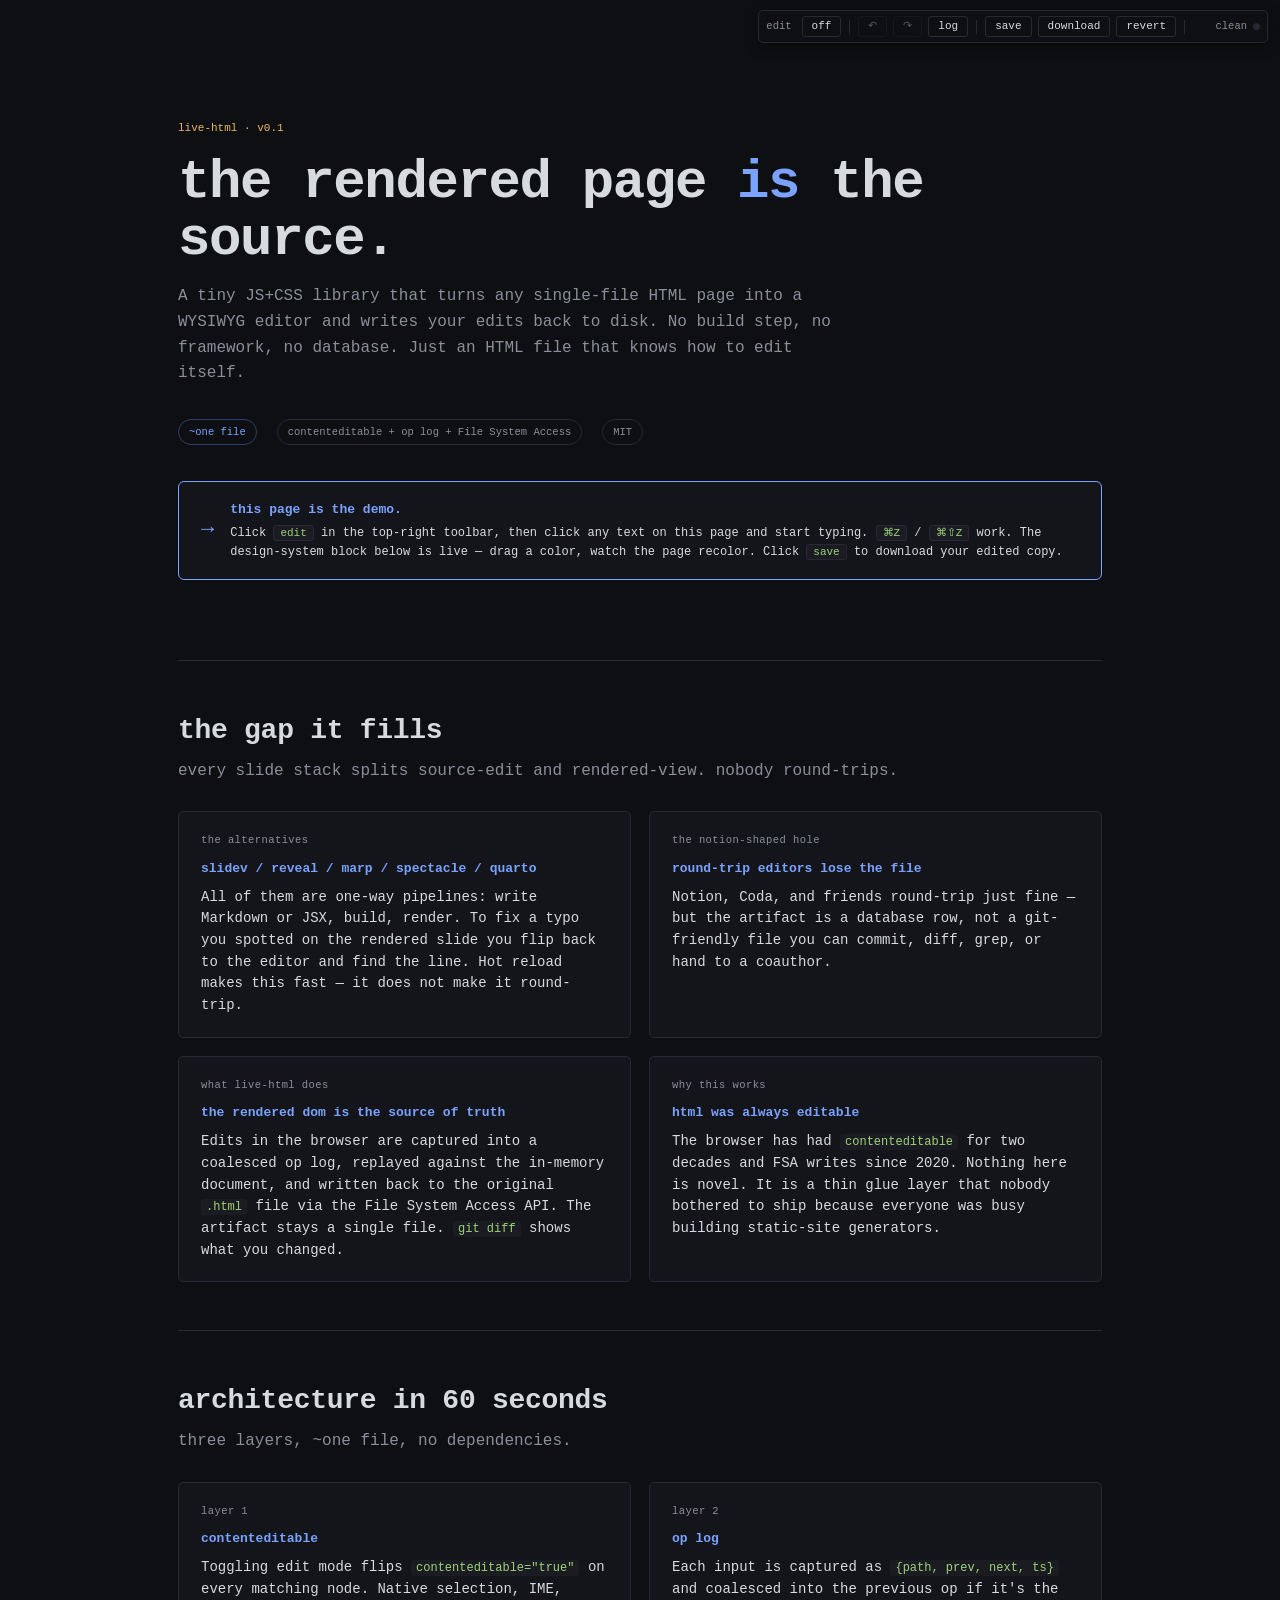
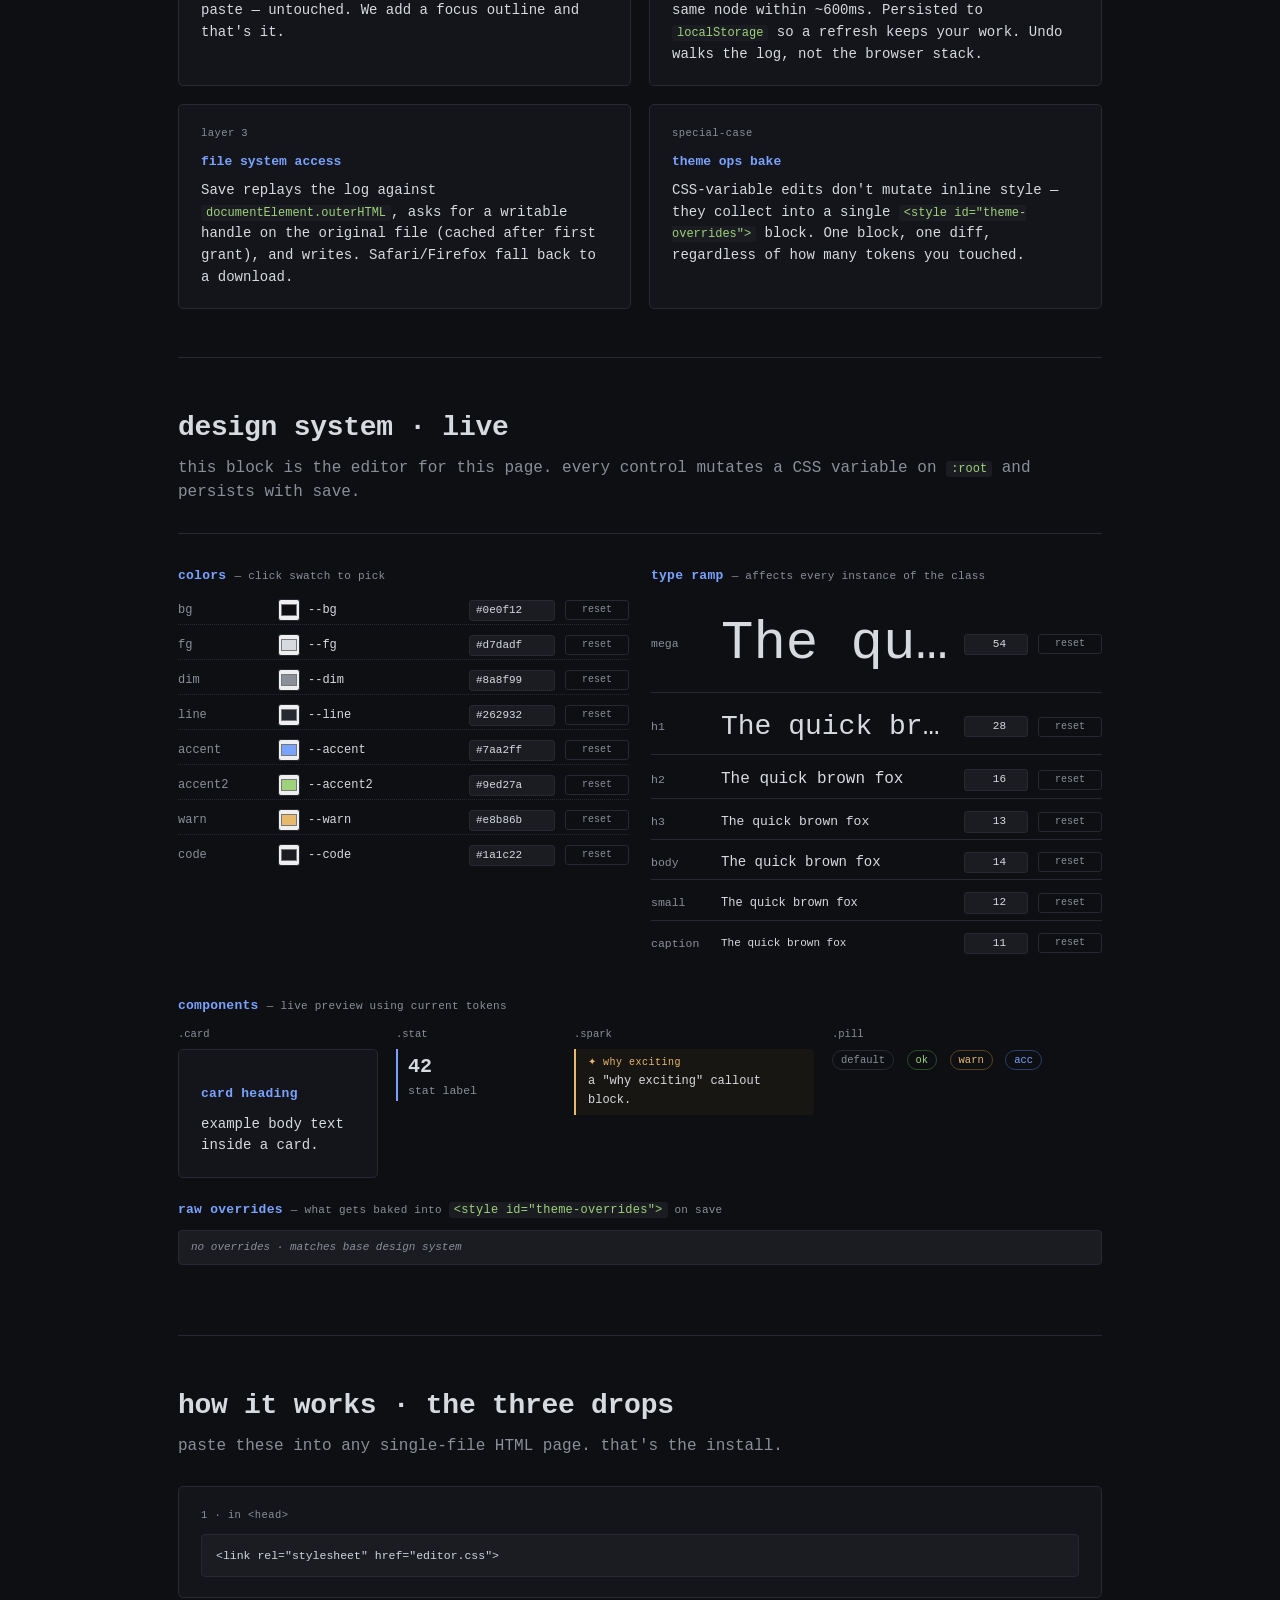
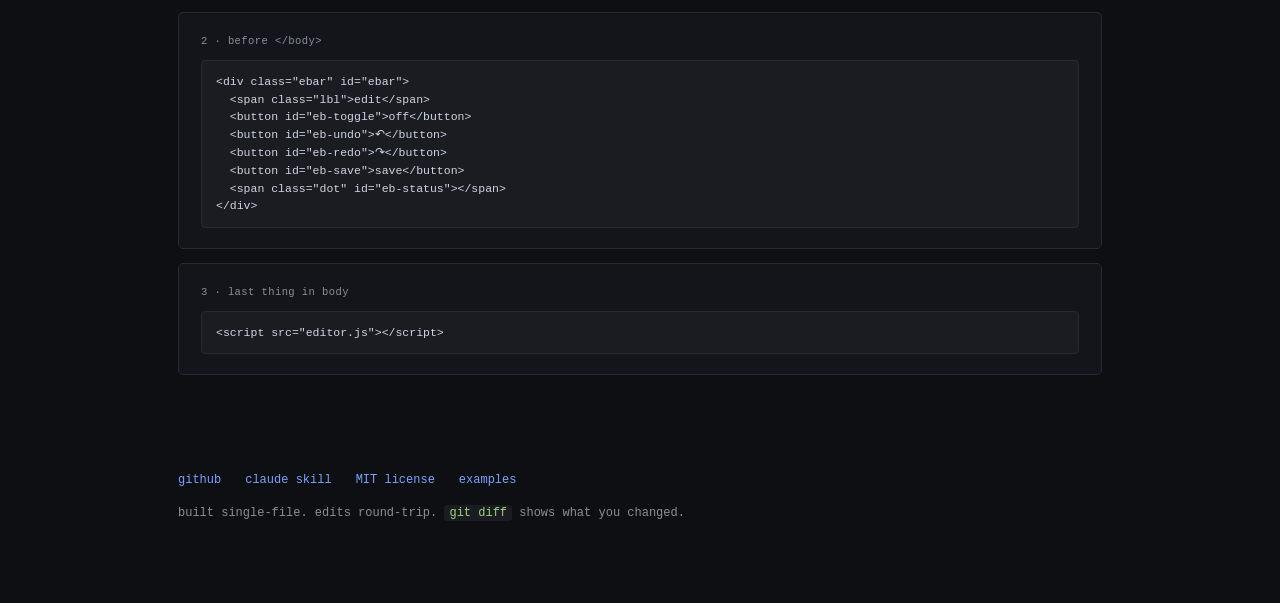
==== docs/index.html @ be7a1838 "live-html v0.1: editable HTML with op-log persistence Single-file JS+CSS library that makes any HTML" ====
<!doctype html>
<html lang="en">
<head>
<meta charset="utf-8">
<meta name="viewport" content="width=device-width,initial-scale=1">
<title>live-html · the rendered page is the source</title>
<meta name="description" content="A single-file HTML page that edits itself in the browser and writes the edits back to disk. No build step, no framework.">

<link rel="stylesheet" href="./editor.css">

<style>
  :root{
    --bg:#0e0f12;
    --fg:#d7dadf;
    --dim:#8a8f99;
    --line:#262932;
    --accent:#7aa2ff;
    --accent2:#9ed27a;
    --warn:#e8b86b;
    --pink:#e58fb0;
    --code:#1a1c22;

    --t-mega:54px;
    --t-h1:28px;
    --t-h2:16px;
    --t-h3:13px;
    --t-body:14px;
    --t-small:12px;
    --t-caption:11px;

    --ff-mono:"JetBrains Mono","SF Mono",Menlo,Consolas,monospace;

    --maxw:980px;
  }

  *{box-sizing:border-box}
  html,body{margin:0;padding:0;background:var(--bg);color:var(--fg);
    font-family:var(--ff-mono);font-size:var(--t-body);line-height:1.55;
    -webkit-font-smoothing:antialiased}
  a{color:var(--accent);text-decoration:none}
  a:hover{text-decoration:underline}
  code{background:var(--code);padding:1px 5px;border-radius:3px;
    font-size:var(--t-small);color:var(--accent2)}
  pre{background:var(--code);padding:12px 14px;border-radius:4px;overflow:auto;
    font-size:11.5px;color:#cfd5e3;border:1px solid var(--line);margin:0}
  hr.rule{border:0;border-top:1px solid var(--line);margin:0}

  /* layout */
  main{max-width:var(--maxw);margin:0 auto;padding:0 28px}
  section{padding:48px 0;border-bottom:1px solid var(--line)}
  section:last-of-type{border-bottom:none}

  /* hero */
  .hero{padding:120px 0 80px;border-bottom:1px solid var(--line)}
  .hero .eyebrow{color:var(--warn);font-size:var(--t-caption);
    text-transform:lowercase;margin-bottom:18px}
  .hero h1{font-size:var(--t-mega);font-weight:700;letter-spacing:-0.025em;
    margin:0 0 16px;line-height:1.05;max-width:780px}
  .hero h1 em{font-style:normal;color:var(--accent)}
  .hero .sub{font-size:var(--t-h2);color:var(--dim);max-width:680px;
    margin:0 0 32px;line-height:1.6}
  .hero .meta{color:var(--dim);font-size:var(--t-small);display:flex;gap:16px;flex-wrap:wrap}
  .hero .meta .pill{border:1px solid var(--line);border-radius:99px;padding:3px 10px}
  .hero .meta .pill.acc{color:var(--accent);border-color:#28406a}

  /* try-me callout */
  .trybox{border:1px solid var(--accent);border-radius:6px;padding:18px 22px;
    background:#13151a;display:flex;gap:16px;align-items:center;margin-top:36px}
  .trybox .arrow{color:var(--accent);font-size:22px;flex-shrink:0}
  .trybox .body{flex:1}
  .trybox h3{margin:0 0 4px;color:var(--accent);font-size:13px;font-weight:600}
  .trybox p{margin:0;color:var(--fg);font-size:var(--t-small)}
  .trybox .kbd{background:var(--code);border:1px solid var(--line);border-radius:3px;
    padding:1px 6px;font-size:11px;color:var(--accent2)}

  /* section heads */
  section h2.section-title{font-size:var(--t-h1);font-weight:600;letter-spacing:-0.01em;
    margin:0 0 6px}
  section .section-sub{color:var(--dim);font-size:var(--t-h2);margin:0 0 28px}

  /* card grid */
  .cards{display:grid;grid-template-columns:repeat(2,1fr);gap:18px}
  .card{border:1px solid var(--line);border-radius:5px;padding:20px 22px;background:#13151a}
  .card h3{margin:0 0 8px;color:var(--accent);font-size:13px;font-weight:600;
    text-transform:lowercase}
  .card p{margin:0 0 8px;font-size:var(--t-body);color:var(--fg)}
  .card p:last-child{margin-bottom:0}
  .card .tag{font-size:10.5px;color:var(--dim);text-transform:lowercase;
    letter-spacing:0.04em;margin-bottom:10px}

  /* design-system live editor styles (mirrors slides deck) */
  .ds-slide{padding:48px 0;border-bottom:1px solid var(--line)}
  .ds-grid{display:grid;grid-template-columns:1fr 1fr;gap:22px;margin-top:18px}
  .ds-section{margin-bottom:22px}
  .ds-section h3{font-size:var(--t-h3);color:var(--accent);font-weight:600;
    margin:14px 0 10px;letter-spacing:0.02em}
  .ds-tokens{display:flex;flex-direction:column;gap:6px}
  .ds-token-row{display:grid;grid-template-columns:90px 28px 1fr 96px;gap:10px;
    align-items:center;padding:5px 0;border-bottom:1px solid var(--line);font-size:11.5px}
  .ds-token-row:last-child{border-bottom:none}
  .ds-token-name{color:var(--dim);font-family:var(--ff-mono)}
  .ds-swatch{width:22px;height:22px;border-radius:3px;border:1px solid var(--line);
    cursor:pointer;padding:0}
  .ds-token-val{color:var(--fg);font-family:var(--ff-mono)}
  .ds-type-row{display:grid;grid-template-columns:60px 1fr 64px 64px;gap:10px;
    align-items:center;padding:6px 0;border-bottom:1px solid var(--line);font-size:11.5px}
  .ds-type-row:last-child{border-bottom:none}
  .ds-type-sample{color:var(--fg);overflow:hidden;text-overflow:ellipsis;white-space:nowrap}
  .ds-components{display:flex;flex-wrap:wrap;gap:18px;margin-top:8px}
  .ds-component{display:flex;flex-direction:column;gap:6px}
  .ds-component-label{font-size:10.5px;color:var(--dim);text-transform:lowercase}
  .ds-raw{font-size:11px;line-height:1.55;max-height:160px}
  .ds-raw .empty{color:var(--dim);font-style:italic}

  /* small components used in the components preview */
  .stat{display:flex;flex-direction:column;border-left:2px solid var(--accent);
    padding:2px 10px}
  .stat .num{font-size:20px;color:var(--fg);font-weight:600}
  .stat .lbl{color:var(--dim);font-size:11.5px}
  .pill{display:inline-block;border:1px solid var(--line);border-radius:99px;
    padding:0 8px;font-size:10.5px;color:var(--dim);margin-right:4px;line-height:18px}
  .pill.ok{color:var(--accent2);border-color:#2c4a2a}
  .pill.warn{color:var(--warn);border-color:#5a4220}
  .pill.acc{color:var(--accent);border-color:#28406a}
  .spark{position:relative;border-left:2px solid var(--warn);padding:6px 12px;
    background:#181612;border-radius:0 4px 4px 0;font-size:12px}
  .spark::before{content:"✦ why exciting";display:block;font-size:10px;color:var(--warn);
    text-transform:lowercase;letter-spacing:0.05em;margin-bottom:2px}

  /* footer */
  footer{padding:48px 0 80px;color:var(--dim);font-size:var(--t-small)}
  footer .links{display:flex;gap:24px;flex-wrap:wrap;margin-bottom:14px}
  footer .links a{color:var(--accent)}

  /* responsive */
  @media (max-width:720px){
    .hero{padding:80px 0 60px}
    .hero h1{font-size:36px}
    .cards{grid-template-columns:1fr}
    .ds-grid{grid-template-columns:1fr}
    main{padding:0 18px}
  }
</style>

<script type="application/json" id="live-html-config">
{
  "storageKey": "live-html:demo:ops",
  "coalesceMs": 600,
  "saveMode": "download",
  "designSystem": {
    "container": ".ds-slide",
    "colors": "#ds-colors",
    "type": "#ds-type",
    "rawPreview": "#ds-raw",
    "themeStyleId": "theme-overrides"
  },
  "editableSelector": "h1, h2, h3, h4, p, li, td, .card, .stat, .spark, .ds-component",
  "shortcuts": {
    "undo": "mod+z",
    "redo": "mod+shift+z",
    "save": "mod+s"
  }
}
</script>
</head>
<body>

<main>

  <!-- ── hero ─────────────────────────────────────────────── -->
  <section class="hero">
    <div class="eyebrow">live-html · v0.1</div>
    <h1>the rendered page <em>is</em> the source.</h1>
    <p class="sub">A tiny JS+CSS library that turns any single-file HTML page into a WYSIWYG editor and writes your edits back to disk. No build step, no framework, no database. Just an HTML file that knows how to edit itself.</p>
    <div class="meta">
      <span class="pill acc">~one file</span>
      <span class="pill">contenteditable + op log + File System Access</span>
      <span class="pill">MIT</span>
    </div>

    <div class="trybox">
      <div class="arrow">→</div>
      <div class="body">
        <h3>this page is the demo.</h3>
        <p>Click <span class="kbd">edit</span> in the top-right toolbar, then click any text on this page and start typing. <span class="kbd">⌘Z</span> / <span class="kbd">⌘⇧Z</span> work. The design-system block below is live — drag a color, watch the page recolor. Click <span class="kbd">save</span> to download your edited copy.</p>
      </div>
    </div>
  </section>

  <!-- ── the gap ──────────────────────────────────────────── -->
  <section>
    <h2 class="section-title">the gap it fills</h2>
    <p class="section-sub">every slide stack splits source-edit and rendered-view. nobody round-trips.</p>
    <div class="cards">
      <div class="card">
        <div class="tag">the alternatives</div>
        <h3>slidev / reveal / marp / spectacle / quarto</h3>
        <p>All of them are one-way pipelines: write Markdown or JSX, build, render. To fix a typo you spotted on the rendered slide you flip back to the editor and find the line. Hot reload makes this fast — it does not make it round-trip.</p>
      </div>
      <div class="card">
        <div class="tag">the notion-shaped hole</div>
        <h3>round-trip editors lose the file</h3>
        <p>Notion, Coda, and friends round-trip just fine — but the artifact is a database row, not a git-friendly file you can commit, diff, grep, or hand to a coauthor.</p>
      </div>
      <div class="card">
        <div class="tag">what live-html does</div>
        <h3>the rendered DOM is the source of truth</h3>
        <p>Edits in the browser are captured into a coalesced op log, replayed against the in-memory document, and written back to the original <code>.html</code> file via the File System Access API. The artifact stays a single file. <code>git diff</code> shows what you changed.</p>
      </div>
      <div class="card">
        <div class="tag">why this works</div>
        <h3>HTML was always editable</h3>
        <p>The browser has had <code>contenteditable</code> for two decades and FSA writes since 2020. Nothing here is novel. It is a thin glue layer that nobody bothered to ship because everyone was busy building static-site generators.</p>
      </div>
    </div>
  </section>

  <!-- ── architecture ────────────────────────────────────── -->
  <section>
    <h2 class="section-title">architecture in 60 seconds</h2>
    <p class="section-sub">three layers, ~one file, no dependencies.</p>
    <div class="cards">
      <div class="card">
        <div class="tag">layer 1</div>
        <h3>contenteditable</h3>
        <p>Toggling edit mode flips <code>contenteditable="true"</code> on every matching node. Native selection, IME, paste — untouched. We add a focus outline and that's it.</p>
      </div>
      <div class="card">
        <div class="tag">layer 2</div>
        <h3>op log</h3>
        <p>Each input is captured as <code>{path, prev, next, ts}</code> and coalesced into the previous op if it's the same node within ~600ms. Persisted to <code>localStorage</code> so a refresh keeps your work. Undo walks the log, not the browser stack.</p>
      </div>
      <div class="card">
        <div class="tag">layer 3</div>
        <h3>File System Access</h3>
        <p>Save replays the log against <code>documentElement.outerHTML</code>, asks for a writable handle on the original file (cached after first grant), and writes. Safari/Firefox fall back to a download.</p>
      </div>
      <div class="card">
        <div class="tag">special-case</div>
        <h3>theme ops bake</h3>
        <p>CSS-variable edits don't mutate inline style — they collect into a single <code>&lt;style id="theme-overrides"&gt;</code> block. One block, one diff, regardless of how many tokens you touched.</p>
      </div>
    </div>
  </section>

  <!-- ── design system live editor ──────────────────────── -->
  <section class="ds-slide">
    <h2 class="section-title">design system · live</h2>
    <p class="section-sub">this block is the editor for this page. every control mutates a CSS variable on <code>:root</code> and persists with save.</p>
    <hr class="rule">

    <div class="ds-grid">
      <div>
        <div class="ds-section">
          <h3>colors <span style="color:var(--dim);font-size:var(--t-caption);font-weight:400">— click swatch to pick</span></h3>
          <div class="ds-tokens" id="ds-colors"></div>
        </div>
      </div>
      <div>
        <div class="ds-section">
          <h3>type ramp <span style="color:var(--dim);font-size:var(--t-caption);font-weight:400">— affects every instance of the class</span></h3>
          <div class="ds-tokens" id="ds-type"></div>
        </div>
      </div>
    </div>

    <div class="ds-section">
      <h3>components <span style="color:var(--dim);font-size:var(--t-caption);font-weight:400">— live preview using current tokens</span></h3>
      <div class="ds-components">
        <div class="ds-component">
          <div class="ds-component-label">.card</div>
          <div class="card" style="width:200px"><h3>card heading</h3><p>example body text inside a card.</p></div>
        </div>
        <div class="ds-component">
          <div class="ds-component-label">.stat</div>
          <div class="stat" style="width:160px"><span class="num">42</span><span class="lbl">stat label</span></div>
        </div>
        <div class="ds-component">
          <div class="ds-component-label">.spark</div>
          <div class="spark" style="max-width:240px">a "why exciting" callout block.</div>
        </div>
        <div class="ds-component">
          <div class="ds-component-label">.pill</div>
          <div>
            <span class="pill">default</span>
            <span class="pill ok">ok</span>
            <span class="pill warn">warn</span>
            <span class="pill acc">acc</span>
          </div>
        </div>
      </div>
    </div>

    <div class="ds-section">
      <h3>raw overrides <span style="color:var(--dim);font-size:var(--t-caption);font-weight:400">— what gets baked into <code>&lt;style id="theme-overrides"&gt;</code> on save</span></h3>
      <pre class="ds-raw" id="ds-raw"><span class="empty">no overrides · matches base design system</span></pre>
    </div>
  </section>

  <!-- ── how it works ────────────────────────────────────── -->
  <section>
    <h2 class="section-title">how it works · the three drops</h2>
    <p class="section-sub">paste these into any single-file HTML page. that's the install.</p>

    <div class="card" style="margin-bottom:14px">
      <div class="tag">1 · in &lt;head&gt;</div>
      <pre>&lt;link rel="stylesheet" href="editor.css"&gt;</pre>
    </div>

    <div class="card" style="margin-bottom:14px">
      <div class="tag">2 · before &lt;/body&gt;</div>
      <pre>&lt;div class="ebar" id="ebar"&gt;
  &lt;span class="lbl"&gt;edit&lt;/span&gt;
  &lt;button id="eb-toggle"&gt;off&lt;/button&gt;
  &lt;button id="eb-undo"&gt;↶&lt;/button&gt;
  &lt;button id="eb-redo"&gt;↷&lt;/button&gt;
  &lt;button id="eb-save"&gt;save&lt;/button&gt;
  &lt;span class="dot" id="eb-status"&gt;&lt;/span&gt;
&lt;/div&gt;</pre>
    </div>

    <div class="card">
      <div class="tag">3 · last thing in body</div>
      <pre>&lt;script src="editor.js"&gt;&lt;/script&gt;</pre>
    </div>
  </section>

  <!-- ── footer ──────────────────────────────────────────── -->
  <footer>
    <div class="links">
      <a href="https://github.com/gindachen/live-html">github</a>
      <a href="https://github.com/gindachen/live-html/tree/main/recipes/claude-skill">claude skill</a>
      <a href="https://github.com/gindachen/live-html/blob/main/LICENSE">MIT license</a>
      <a href="https://github.com/gindachen/live-html#examples">examples</a>
    </div>
    <div>built single-file. edits round-trip. <code>git diff</code> shows what you changed.</div>
  </footer>

</main>

<!-- ── editor toolbar (live-html ebar) ──────────────────── -->
<div class="ebar" id="ebar">
  <span class="lbl">edit</span>
  <button id="eb-toggle" title="toggle edit mode">off</button>
  <span class="sep"></span>
  <button id="eb-undo" title="undo (⌘Z)">↶</button>
  <button id="eb-redo" title="redo (⌘⇧Z)">↷</button>
  <button id="eb-history" title="show edit log">log</button>
  <span class="sep"></span>
  <button id="eb-save" title="save (downloads on github.io)">save</button>
  <button id="eb-download" title="download current state as HTML">download</button>
  <button id="eb-revert" title="discard all unsaved ops">revert</button>
  <span class="sep"></span>
  <span class="count" id="eb-count">clean</span>
  <span class="dot" id="eb-status" title="clean"></span>
</div>
<div class="hp" id="eb-hist-panel">
  <div class="hp-head">
    <span><b>edit log</b> · click an entry to jump to it</span>
    <span><a id="eb-hp-close" title="close">×</a></span>
  </div>
  <div class="hp-list"></div>
  <div class="hp-foot">
    <span><span style="color:var(--accent2)">●</span> applied &nbsp; <span style="color:var(--dim)">●</span> undone</span>
    <span>save = download (github.io is read-only)</span>
  </div>
</div>

<script src="./editor.js"></script>

</body>
</html>
---- docs/editor.css ----
/* ──────────────────────────────────────────────────────────────────
 * live-html · editor.css
 * Styling for the editing toolbar, history panel, edit-mode outlines,
 * and (optional) design-system slide.
 *
 * Tokens fall back to safe defaults if the host page has not defined
 * them. If the host page defines --bg / --fg / --accent / --line /
 * --dim / --warn / --code, those cascade in.
 * ──────────────────────────────────────────────────────────────── */

/* ── token fallbacks ───────────────────────────────────────────── */
:root{
  --lh-bg:     var(--bg,     #13151a);
  --lh-fg:     var(--fg,     #d7dadf);
  --lh-dim:    var(--dim,    #8a8f99);
  --lh-line:   var(--line,   #262932);
  --lh-accent: var(--accent, #7aa2ff);
  --lh-ok:     var(--accent2,#9ed27a);
  --lh-warn:   var(--warn,   #e8b86b);
  --lh-code:   var(--code,   #1a1c22);
  --lh-ff:     var(--ff-mono,"JetBrains Mono","SF Mono",Menlo,Consolas,monospace);
}

/* ── edit-mode visual affordances ─────────────────────────────── */
body.lh-editing [contenteditable="true"]{
  outline:1px dashed transparent;
  transition:outline-color .15s, background-color .15s;
  border-radius:2px;
}
body.lh-editing [contenteditable="true"]:hover{
  outline-color:#3a3f4a;
  background:rgba(122,162,255,0.04);
}
body.lh-editing [contenteditable="true"]:focus{
  outline:1px solid var(--lh-accent);
  background:rgba(122,162,255,0.08);
  outline-offset:1px;
}
[contenteditable="true"]{ caret-color:var(--lh-accent); }

/* ── toolbar (.ebar) ──────────────────────────────────────────── */
.ebar{
  position:fixed; top:10px; right:12px; z-index:2147483646;
  display:flex; gap:6px; align-items:center;
  background:var(--lh-bg); color:var(--lh-dim);
  border:1px solid var(--lh-line); border-radius:5px;
  padding:5px 7px; font:11px/1.4 var(--lh-ff);
  box-shadow:0 4px 14px rgba(0,0,0,0.35);
}
.ebar button{
  background:transparent; color:var(--lh-fg);
  border:1px solid var(--lh-line); border-radius:3px;
  padding:2px 9px; font:inherit; cursor:pointer;
}
.ebar button:hover{ border-color:var(--lh-accent); color:var(--lh-accent); }
.ebar button.on{ background:var(--lh-accent); color:#0e0f12; border-color:var(--lh-accent); }
.ebar button:disabled{ opacity:0.35; cursor:not-allowed; }
.ebar .lbl{ color:var(--lh-dim); font-size:10.5px; margin-right:4px; }
.ebar .sep{ width:1px; height:14px; background:var(--lh-line); margin:0 2px; }
.ebar .dot{
  width:7px; height:7px; border-radius:99px;
  background:var(--lh-line); display:inline-block;
}
.ebar .dot.dirty{ background:var(--lh-warn); }
.ebar .dot.saved{ background:var(--lh-ok); }
.ebar .count{
  font-size:10.5px; color:var(--lh-dim);
  font-variant-numeric:tabular-nums; min-width:54px; text-align:right;
}
.ebar .count.dirty{ color:var(--lh-warn); }

/* ── history panel (.hp) ──────────────────────────────────────── */
.hp{
  position:fixed; top:50px; right:12px; width:420px; max-height:72vh;
  z-index:2147483645;
  background:var(--lh-bg); color:var(--lh-fg);
  border:1px solid var(--lh-line); border-radius:6px;
  box-shadow:0 12px 28px rgba(0,0,0,0.5);
  display:none; flex-direction:column; overflow:hidden;
  font:11.5px/1.5 var(--lh-ff);
}
.hp.open{ display:flex; }
.hp-head{
  padding:8px 12px; border-bottom:1px solid var(--lh-line);
  display:flex; justify-content:space-between; align-items:center;
  color:var(--lh-dim);
}
.hp-head b{ color:var(--lh-fg); font-weight:500; }
.hp-list{ overflow:auto; padding:4px 0; }
.hp-row{
  display:grid; grid-template-columns:62px 110px 1fr; gap:8px;
  padding:6px 12px; font-size:11px;
  border-left:2px solid transparent; cursor:pointer; align-items:baseline;
}
.hp-row:hover{ background:rgba(122,162,255,0.06); }
.hp-row.applied{ border-left-color:var(--lh-ok); }
.hp-row.unredone{ border-left-color:var(--lh-line); opacity:0.55; }
.hp-row.theme{ font-style:italic; }
.hp-row.theme .hp-where{ color:var(--lh-warn); }
.hp-ts{ color:var(--lh-dim); font-variant-numeric:tabular-nums; }
.hp-where{ color:var(--lh-accent); }
.hp-diff{
  color:var(--lh-fg);
  overflow:hidden; text-overflow:ellipsis; white-space:nowrap;
}
.hp-empty{ padding:14px; font-size:11.5px; color:var(--lh-dim); text-align:center; }
.hp-foot{
  padding:6px 10px; border-top:1px solid var(--lh-line);
  font-size:10.5px; color:var(--lh-dim);
  display:flex; justify-content:space-between;
}
.hp-foot a{ color:var(--lh-accent); cursor:pointer; }

/* ── design-system slide (optional) ───────────────────────────── */
/* Only used if host page includes a .ds-slide section with
   #ds-colors and #ds-type containers. */
.ds-tokens{ display:flex; flex-direction:column; gap:5px; }
.ds-row{
  display:grid; grid-template-columns:90px 1fr 86px 64px; gap:10px;
  align-items:center; padding:3px 0;
  border-bottom:1px dotted var(--lh-line); font-size:12px;
}
.ds-row:last-child{ border-bottom:none; }
.ds-name{ color:var(--lh-dim); font-variant-numeric:tabular-nums; }
.ds-swatch{
  width:100%; height:18px; border-radius:3px;
  border:1px solid var(--lh-line); cursor:pointer;
}
.ds-hex{
  background:var(--lh-code); border:1px solid var(--lh-line); color:var(--lh-fg);
  padding:2px 6px; border-radius:3px;
  font:11px/1.4 var(--lh-ff); width:100%;
}
.ds-hex:focus{ outline:1px solid var(--lh-accent); border-color:var(--lh-accent); }
.ds-reset{
  background:transparent; border:1px solid var(--lh-line); color:var(--lh-dim);
  border-radius:3px; font:10px/1.4 var(--lh-ff); cursor:pointer; padding:2px 4px;
}
.ds-reset:hover{ color:var(--lh-warn); border-color:var(--lh-warn); }
.ds-type-row{
  display:grid; grid-template-columns:60px 1fr 64px 64px; gap:10px;
  align-items:center; padding:4px 0;
  border-bottom:1px dotted var(--lh-line);
}
.ds-type-row:last-child{ border-bottom:none; }
.ds-type-sample{
  color:var(--lh-fg); overflow:hidden;
  text-overflow:ellipsis; white-space:nowrap;
}
.ds-num{
  background:var(--lh-code); border:1px solid var(--lh-line); color:var(--lh-fg);
  padding:2px 6px; border-radius:3px;
  font:11px/1.4 var(--lh-ff); width:100%;
  text-align:right; font-variant-numeric:tabular-nums;
}
.ds-num:focus{ outline:1px solid var(--lh-accent); border-color:var(--lh-accent); }
.ds-raw{
  background:var(--lh-code); border:1px solid var(--lh-line); border-radius:4px;
  padding:8px 12px; font:11px/1.5 var(--lh-ff); color:var(--lh-ok);
  overflow:auto; max-height:140px; white-space:pre;
}
.ds-raw .empty{ color:var(--lh-dim); font-style:italic; }

/* ── print: hide editor chrome ────────────────────────────────── */
@media print{ .ebar, .hp{ display:none !important; } }
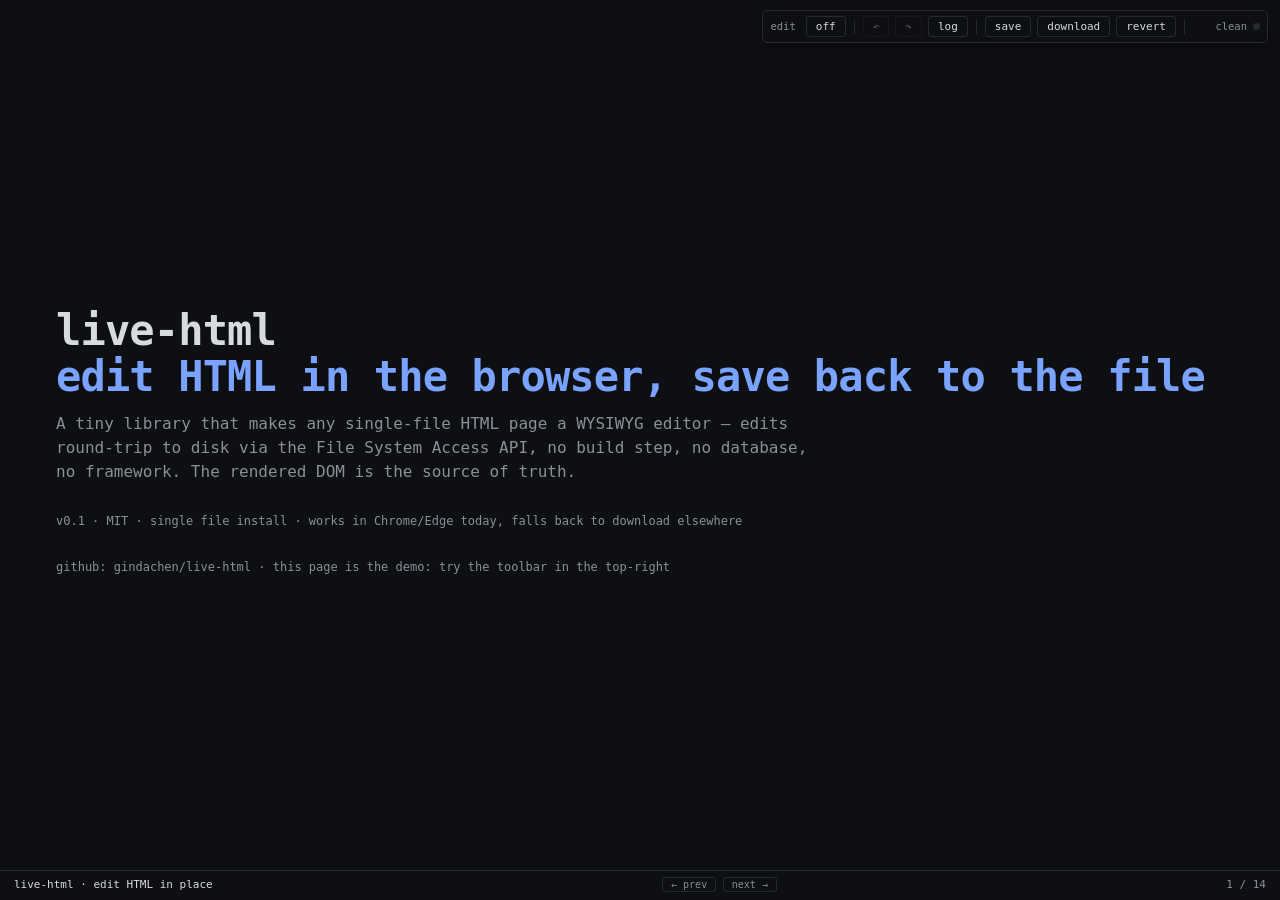
==== commit 809659a2: "demo: rewrite landing page as a slide deck + add examples - docs/index.html is now a 14-slide deck e" ====
--- a/docs/index.html
+++ b/docs/index.html
@@ -1,15 +1,15 @@
 <!doctype html>
-<html lang="en">
-<head>
+<html lang="en"><head>
 <meta charset="utf-8">
 <meta name="viewport" content="width=device-width,initial-scale=1">
-<title>live-html · the rendered page is the source</title>
-<meta name="description" content="A single-file HTML page that edits itself in the browser and writes the edits back to disk. No build step, no framework.">
+<title>live-html · edit HTML in the browser, save back to the file</title>
+<meta name="description" content="A tiny library that turns any single-file HTML page into a WYSIWYG editor and writes the edits back to disk. No build step, no framework.">
 
 <link rel="stylesheet" href="./editor.css">
 
 <style>
   :root{
+    /* color tokens */
     --bg:#0e0f12;
     --fg:#d7dadf;
     --dim:#8a8f99;
@@ -19,133 +19,171 @@
     --warn:#e8b86b;
     --pink:#e58fb0;
     --code:#1a1c22;
-
-    --t-mega:54px;
-    --t-h1:28px;
+    /* type ramp */
+    --t-mega:42px;
+    --t-h1:26px;
     --t-h2:16px;
     --t-h3:13px;
-    --t-body:14px;
+    --t-body:13.5px;
     --t-small:12px;
     --t-caption:11px;
-
+    /* font family */
     --ff-mono:"JetBrains Mono","SF Mono",Menlo,Consolas,monospace;
-
-    --maxw:980px;
   }
-
   *{box-sizing:border-box}
-  html,body{margin:0;padding:0;background:var(--bg);color:var(--fg);
-    font-family:var(--ff-mono);font-size:var(--t-body);line-height:1.55;
-    -webkit-font-smoothing:antialiased}
+  html,body{margin:0;padding:0;height:100%;background:var(--bg);color:var(--fg);
+    font-family:var(--ff-mono);
+    font-size:14.5px;line-height:1.5;-webkit-font-smoothing:antialiased}
   a{color:var(--accent);text-decoration:none}
   a:hover{text-decoration:underline}
-  code{background:var(--code);padding:1px 5px;border-radius:3px;
+
+  .deck{position:relative;height:100vh;width:100vw;overflow:hidden}
+  .slide{position:absolute;inset:0;padding:36px 56px 52px;display:none;
+    overflow:auto;flex-direction:column}
+  .slide.active{display:flex}
+  .slide h1{font-size:var(--t-h1);margin:0 0 4px;font-weight:600;letter-spacing:-0.01em}
+  .slide h2{font-size:var(--t-h2);margin:0 0 16px;font-weight:500;color:var(--dim)}
+  .slide h3{font-size:var(--t-h3);margin:14px 0 6px;color:var(--accent);font-weight:600;
+    text-transform:none;letter-spacing:0.02em}
+  .slide p,.slide li{font-size:var(--t-body)}
+  .slide ul{margin:4px 0 10px 0;padding-left:18px}
+  .slide li{margin:3px 0}
+  .slide code,.kbd{background:var(--code);padding:1px 5px;border-radius:3px;
     font-size:var(--t-small);color:var(--accent2)}
-  pre{background:var(--code);padding:12px 14px;border-radius:4px;overflow:auto;
-    font-size:11.5px;color:#cfd5e3;border:1px solid var(--line);margin:0}
-  hr.rule{border:0;border-top:1px solid var(--line);margin:0}
-
-  /* layout */
-  main{max-width:var(--maxw);margin:0 auto;padding:0 28px}
-  section{padding:48px 0;border-bottom:1px solid var(--line)}
-  section:last-of-type{border-bottom:none}
-
-  /* hero */
-  .hero{padding:120px 0 80px;border-bottom:1px solid var(--line)}
-  .hero .eyebrow{color:var(--warn);font-size:var(--t-caption);
-    text-transform:lowercase;margin-bottom:18px}
-  .hero h1{font-size:var(--t-mega);font-weight:700;letter-spacing:-0.025em;
-    margin:0 0 16px;line-height:1.05;max-width:780px}
-  .hero h1 em{font-style:normal;color:var(--accent)}
-  .hero .sub{font-size:var(--t-h2);color:var(--dim);max-width:680px;
-    margin:0 0 32px;line-height:1.6}
-  .hero .meta{color:var(--dim);font-size:var(--t-small);display:flex;gap:16px;flex-wrap:wrap}
-  .hero .meta .pill{border:1px solid var(--line);border-radius:99px;padding:3px 10px}
-  .hero .meta .pill.acc{color:var(--accent);border-color:#28406a}
-
-  /* try-me callout */
-  .trybox{border:1px solid var(--accent);border-radius:6px;padding:18px 22px;
-    background:#13151a;display:flex;gap:16px;align-items:center;margin-top:36px}
-  .trybox .arrow{color:var(--accent);font-size:22px;flex-shrink:0}
-  .trybox .body{flex:1}
-  .trybox h3{margin:0 0 4px;color:var(--accent);font-size:13px;font-weight:600}
-  .trybox p{margin:0;color:var(--fg);font-size:var(--t-small)}
-  .trybox .kbd{background:var(--code);border:1px solid var(--line);border-radius:3px;
-    padding:1px 6px;font-size:11px;color:var(--accent2)}
-
-  /* section heads */
-  section h2.section-title{font-size:var(--t-h1);font-weight:600;letter-spacing:-0.01em;
-    margin:0 0 6px}
-  section .section-sub{color:var(--dim);font-size:var(--t-h2);margin:0 0 28px}
-
-  /* card grid */
-  .cards{display:grid;grid-template-columns:repeat(2,1fr);gap:18px}
-  .card{border:1px solid var(--line);border-radius:5px;padding:20px 22px;background:#13151a}
-  .card h3{margin:0 0 8px;color:var(--accent);font-size:13px;font-weight:600;
-    text-transform:lowercase}
-  .card p{margin:0 0 8px;font-size:var(--t-body);color:var(--fg)}
-  .card p:last-child{margin-bottom:0}
+  .rule{border:0;border-top:1px solid var(--line);margin:6px 0 14px}
+
+  /* hud */
+  .hud{position:fixed;left:0;right:0;bottom:0;height:30px;
+    border-top:1px solid var(--line);background:var(--bg);
+    display:flex;align-items:center;justify-content:space-between;
+    padding:0 14px;font-size:11px;color:var(--dim);z-index:10}
+  .hud .title{color:var(--fg)}
+  .hud .nav button{background:transparent;color:var(--dim);border:1px solid var(--line);
+    border-radius:3px;padding:1px 8px;font-family:inherit;font-size:10px;cursor:pointer}
+  .hud .nav button:hover{color:var(--fg);border-color:var(--accent)}
+  .hud .ctr{font-variant-numeric:tabular-nums}
+
+  /* layout helpers */
+  .grid2{display:grid;grid-template-columns:1fr 1fr;gap:24px}
+  .grid3{display:grid;grid-template-columns:1fr 1fr 1fr;gap:18px}
+  .card{border:1px solid var(--line);border-radius:5px;padding:12px 14px;background:#13151a}
+  .card h3{margin-top:0}
   .card .tag{font-size:10.5px;color:var(--dim);text-transform:lowercase;
-    letter-spacing:0.04em;margin-bottom:10px}
-
-  /* design-system live editor styles (mirrors slides deck) */
-  .ds-slide{padding:48px 0;border-bottom:1px solid var(--line)}
-  .ds-grid{display:grid;grid-template-columns:1fr 1fr;gap:22px;margin-top:18px}
-  .ds-section{margin-bottom:22px}
-  .ds-section h3{font-size:var(--t-h3);color:var(--accent);font-weight:600;
-    margin:14px 0 10px;letter-spacing:0.02em}
-  .ds-tokens{display:flex;flex-direction:column;gap:6px}
-  .ds-token-row{display:grid;grid-template-columns:90px 28px 1fr 96px;gap:10px;
-    align-items:center;padding:5px 0;border-bottom:1px solid var(--line);font-size:11.5px}
-  .ds-token-row:last-child{border-bottom:none}
-  .ds-token-name{color:var(--dim);font-family:var(--ff-mono)}
-  .ds-swatch{width:22px;height:22px;border-radius:3px;border:1px solid var(--line);
-    cursor:pointer;padding:0}
-  .ds-token-val{color:var(--fg);font-family:var(--ff-mono)}
-  .ds-type-row{display:grid;grid-template-columns:60px 1fr 64px 64px;gap:10px;
-    align-items:center;padding:6px 0;border-bottom:1px solid var(--line);font-size:11.5px}
-  .ds-type-row:last-child{border-bottom:none}
-  .ds-type-sample{color:var(--fg);overflow:hidden;text-overflow:ellipsis;white-space:nowrap}
-  .ds-components{display:flex;flex-wrap:wrap;gap:18px;margin-top:8px}
-  .ds-component{display:flex;flex-direction:column;gap:6px}
-  .ds-component-label{font-size:10.5px;color:var(--dim);text-transform:lowercase}
-  .ds-raw{font-size:11px;line-height:1.55;max-height:160px}
-  .ds-raw .empty{color:var(--dim);font-style:italic}
-
-  /* small components used in the components preview */
+    letter-spacing:0.04em;margin-bottom:6px}
+
   .stat{display:flex;flex-direction:column;border-left:2px solid var(--accent);
-    padding:2px 10px}
+    padding:2px 0 2px 12px;margin:6px 0}
   .stat .num{font-size:20px;color:var(--fg);font-weight:600}
   .stat .lbl{color:var(--dim);font-size:11.5px}
+
   .pill{display:inline-block;border:1px solid var(--line);border-radius:99px;
     padding:0 8px;font-size:10.5px;color:var(--dim);margin-right:4px;line-height:18px}
   .pill.ok{color:var(--accent2);border-color:#2c4a2a}
   .pill.warn{color:var(--warn);border-color:#5a4220}
   .pill.acc{color:var(--accent);border-color:#28406a}
-  .spark{position:relative;border-left:2px solid var(--warn);padding:6px 12px;
-    background:#181612;border-radius:0 4px 4px 0;font-size:12px}
-  .spark::before{content:"✦ why exciting";display:block;font-size:10px;color:var(--warn);
-    text-transform:lowercase;letter-spacing:0.05em;margin-bottom:2px}
-
-  /* footer */
-  footer{padding:48px 0 80px;color:var(--dim);font-size:var(--t-small)}
-  footer .links{display:flex;gap:24px;flex-wrap:wrap;margin-bottom:14px}
-  footer .links a{color:var(--accent)}
-
-  /* responsive */
-  @media (max-width:720px){
-    .hero{padding:80px 0 60px}
-    .hero h1{font-size:36px}
-    .cards{grid-template-columns:1fr}
-    .ds-grid{grid-template-columns:1fr}
-    main{padding:0 18px}
-  }
+
+  /* "why exciting" callout */
+  .spark{border:1px solid #4d3a18;background:#1f1610;border-radius:5px;
+    padding:8px 12px;margin:8px 0;font-size:12.5px;color:#f1d5a4}
+  .spark::before{content:"\2726 why exciting";display:block;font-size:10px;color:var(--warn);
+    text-transform:none;letter-spacing:0.06em;margin-bottom:3px}
+
+  /* references */
+  .refs{margin-top:auto;padding-top:10px;border-top:1px dashed var(--line);
+    font-size:11px;color:var(--dim);line-height:1.6}
+  .refs b{color:var(--fg);font-weight:500}
+  .refs a{color:var(--accent)}
+  .refs span.ref{margin-right:14px;white-space:nowrap}
+
+  pre{background:var(--code);padding:10px 12px;border-radius:4px;overflow:auto;
+    font-size:11.5px;color:#cfd5e3;border:1px solid var(--line);margin:6px 0}
+
+  .ascii{font-size:11.5px;line-height:1.35;white-space:pre;color:var(--dim);
+    background:var(--code);border:1px solid var(--line);border-radius:4px;
+    padding:10px 14px}
+  .ascii .hi{color:var(--accent)}
+  .ascii .ok{color:var(--accent2)}
+  .ascii .wn{color:var(--warn)}
+
+  .title-slide{justify-content:center;align-items:flex-start}
+  .title-slide .big{font-size:var(--t-mega);font-weight:700;letter-spacing:-0.02em;line-height:1.1}
+  .title-slide .sub{font-size:var(--t-h2);color:var(--dim);margin-top:12px;max-width:780px}
+  .title-slide .meta{margin-top:28px;color:var(--dim);font-size:var(--t-small)}
+
+  /* trybox — activation slide */
+  .trybox{border:1px solid var(--accent);border-radius:6px;padding:18px 22px;
+    background:#13151a;margin:12px 0 16px;display:flex;gap:18px;align-items:flex-start}
+  .trybox .arrow{color:var(--accent);font-size:24px;line-height:1;flex-shrink:0}
+  .trybox .body h3{margin:0 0 6px;color:var(--accent)}
+  .trybox .body p{margin:4px 0}
+
+  /* example list */
+  .ex-grid{display:grid;grid-template-columns:1.4fr 1fr;gap:18px}
+  .ex-list a.ex{display:block;border:1px solid var(--line);border-radius:5px;
+    padding:12px 14px;background:#13151a;margin-bottom:10px;color:var(--fg)}
+  .ex-list a.ex:hover{border-color:var(--accent);text-decoration:none}
+  .ex-list .ex-name{color:var(--accent);font-weight:600;font-size:13px}
+  .ex-list .ex-desc{color:var(--dim);font-size:11.5px;margin-top:4px}
+  .ex-shot{border:1px solid var(--line);border-radius:5px;overflow:hidden;
+    background:#13151a;display:flex;flex-direction:column}
+  .ex-shot img{width:100%;display:block;object-fit:cover;max-height:46vh}
+  .ex-shot .cap{padding:6px 10px;font-size:11px;color:var(--dim);border-top:1px solid var(--line)}
+
+  /* edit mode (mirrors deepseek deck so the deck eats its own dogfood) */
+  body.editing [contenteditable="true"]{outline:1px dashed transparent;
+    transition:outline-color .15s,background-color .15s;border-radius:2px}
+  body.editing [contenteditable="true"]:hover{outline-color:#3a3f4a;
+    background:rgba(122,162,255,0.04)}
+  body.editing [contenteditable="true"]:focus{outline:1px solid var(--accent);
+    background:rgba(122,162,255,0.08);outline-offset:1px}
+  [contenteditable="true"]{caret-color:var(--accent)}
+
+  /* toolbar (matches editor.css conventions but kept minimal here) */
+  @media print{.ebar,.hud,.hp{display:none}}
+
+  /* ── design-system slide ── */
+  .ds-grid{display:grid;grid-template-columns:1fr 1.2fr;gap:22px;margin-top:8px}
+  .ds-section{margin-bottom:14px}
+  .ds-section > h3{margin-top:0}
+  .ds-tokens{display:flex;flex-direction:column;gap:5px}
+  .ds-row{display:grid;grid-template-columns:90px 1fr 86px 64px;gap:10px;
+    align-items:center;font-size:var(--t-small);padding:3px 0;
+    border-bottom:1px dotted var(--line)}
+  .ds-row:last-child{border-bottom:none}
+  .ds-name{color:var(--dim);font-variant-numeric:tabular-nums}
+  .ds-swatch{width:100%;height:18px;border-radius:3px;border:1px solid var(--line);
+    cursor:pointer}
+  .ds-hex{background:var(--code);border:1px solid var(--line);color:var(--fg);
+    padding:2px 6px;border-radius:3px;font-family:inherit;font-size:var(--t-caption);
+    width:100%}
+  .ds-hex:focus{outline:1px solid var(--accent);border-color:var(--accent)}
+  .ds-reset{background:transparent;border:1px solid var(--line);color:var(--dim);
+    border-radius:3px;font-family:inherit;font-size:10px;cursor:pointer;padding:2px 4px}
+  .ds-reset:hover{color:var(--warn);border-color:var(--warn)}
+  .ds-type-row{display:grid;grid-template-columns:60px 1fr 64px 64px;gap:10px;
+    align-items:center;padding:4px 0;border-bottom:1px dotted var(--line)}
+  .ds-type-row:last-child{border-bottom:none}
+  .ds-type-sample{color:var(--fg);overflow:hidden;text-overflow:ellipsis;white-space:nowrap}
+  .ds-num{background:var(--code);border:1px solid var(--line);color:var(--fg);
+    padding:2px 6px;border-radius:3px;font-family:inherit;font-size:var(--t-caption);
+    width:100%;text-align:right;font-variant-numeric:tabular-nums}
+  .ds-num:focus{outline:1px solid var(--accent);border-color:var(--accent)}
+  .ds-components{display:flex;flex-wrap:wrap;gap:14px;align-items:flex-start;
+    padding:8px 0}
+  .ds-component{border:1px dashed var(--line);border-radius:4px;padding:10px 12px;
+    background:rgba(255,255,255,0.01)}
+  .ds-component-label{color:var(--dim);font-size:var(--t-caption);
+    margin-bottom:6px;letter-spacing:0.04em}
+  .ds-raw{background:var(--code);border:1px solid var(--line);border-radius:4px;
+    padding:8px 12px;font-size:var(--t-caption);color:var(--accent2);
+    overflow:auto;max-height:140px;white-space:pre;font-family:var(--ff-mono)}
+  .ds-raw .empty{color:var(--dim);font-style:italic}
 </style>
 
 <script type="application/json" id="live-html-config">
 {
-  "storageKey": "live-html:demo:ops",
-  "coalesceMs": 600,
+  "storageKey": "live-html:docs:ops",
+  "coalesceMs": 30000,
   "saveMode": "download",
   "designSystem": {
     "container": ".ds-slide",
@@ -154,7 +192,7 @@
     "rawPreview": "#ds-raw",
     "themeStyleId": "theme-overrides"
   },
-  "editableSelector": "h1, h2, h3, h4, p, li, td, .card, .stat, .spark, .ds-component",
+  "editableSelector": "h1, h2, h3, p, li, td, th, code, .stat .num, .stat .lbl, .spark, .pill, .title-slide .big, .title-slide .sub, .title-slide .meta, .figcap, .ex-name, .ex-desc",
   "shortcuts": {
     "undo": "mod+z",
     "redo": "mod+shift+z",
@@ -164,187 +202,521 @@
 </script>
 </head>
 <body>
-
-<main>
-
-  <!-- ── hero ─────────────────────────────────────────────── -->
-  <section class="hero">
-    <div class="eyebrow">live-html · v0.1</div>
-    <h1>the rendered page <em>is</em> the source.</h1>
-    <p class="sub">A tiny JS+CSS library that turns any single-file HTML page into a WYSIWYG editor and writes your edits back to disk. No build step, no framework, no database. Just an HTML file that knows how to edit itself.</p>
-    <div class="meta">
-      <span class="pill acc">~one file</span>
-      <span class="pill">contenteditable + op log + File System Access</span>
-      <span class="pill">MIT</span>
-    </div>
-
-    <div class="trybox">
-      <div class="arrow">→</div>
-      <div class="body">
-        <h3>this page is the demo.</h3>
-        <p>Click <span class="kbd">edit</span> in the top-right toolbar, then click any text on this page and start typing. <span class="kbd">⌘Z</span> / <span class="kbd">⌘⇧Z</span> work. The design-system block below is live — drag a color, watch the page recolor. Click <span class="kbd">save</span> to download your edited copy.</p>
-      </div>
-    </div>
-  </section>
-
-  <!-- ── the gap ──────────────────────────────────────────── -->
-  <section>
-    <h2 class="section-title">the gap it fills</h2>
-    <p class="section-sub">every slide stack splits source-edit and rendered-view. nobody round-trips.</p>
-    <div class="cards">
-      <div class="card">
-        <div class="tag">the alternatives</div>
-        <h3>slidev / reveal / marp / spectacle / quarto</h3>
-        <p>All of them are one-way pipelines: write Markdown or JSX, build, render. To fix a typo you spotted on the rendered slide you flip back to the editor and find the line. Hot reload makes this fast — it does not make it round-trip.</p>
-      </div>
-      <div class="card">
-        <div class="tag">the notion-shaped hole</div>
-        <h3>round-trip editors lose the file</h3>
-        <p>Notion, Coda, and friends round-trip just fine — but the artifact is a database row, not a git-friendly file you can commit, diff, grep, or hand to a coauthor.</p>
-      </div>
-      <div class="card">
-        <div class="tag">what live-html does</div>
-        <h3>the rendered DOM is the source of truth</h3>
-        <p>Edits in the browser are captured into a coalesced op log, replayed against the in-memory document, and written back to the original <code>.html</code> file via the File System Access API. The artifact stays a single file. <code>git diff</code> shows what you changed.</p>
-      </div>
-      <div class="card">
-        <div class="tag">why this works</div>
-        <h3>HTML was always editable</h3>
-        <p>The browser has had <code>contenteditable</code> for two decades and FSA writes since 2020. Nothing here is novel. It is a thin glue layer that nobody bothered to ship because everyone was busy building static-site generators.</p>
-      </div>
-    </div>
-  </section>
-
-  <!-- ── architecture ────────────────────────────────────── -->
-  <section>
-    <h2 class="section-title">architecture in 60 seconds</h2>
-    <p class="section-sub">three layers, ~one file, no dependencies.</p>
-    <div class="cards">
-      <div class="card">
-        <div class="tag">layer 1</div>
-        <h3>contenteditable</h3>
-        <p>Toggling edit mode flips <code>contenteditable="true"</code> on every matching node. Native selection, IME, paste — untouched. We add a focus outline and that's it.</p>
-      </div>
-      <div class="card">
-        <div class="tag">layer 2</div>
-        <h3>op log</h3>
-        <p>Each input is captured as <code>{path, prev, next, ts}</code> and coalesced into the previous op if it's the same node within ~600ms. Persisted to <code>localStorage</code> so a refresh keeps your work. Undo walks the log, not the browser stack.</p>
-      </div>
-      <div class="card">
-        <div class="tag">layer 3</div>
-        <h3>File System Access</h3>
-        <p>Save replays the log against <code>documentElement.outerHTML</code>, asks for a writable handle on the original file (cached after first grant), and writes. Safari/Firefox fall back to a download.</p>
-      </div>
-      <div class="card">
-        <div class="tag">special-case</div>
-        <h3>theme ops bake</h3>
-        <p>CSS-variable edits don't mutate inline style — they collect into a single <code>&lt;style id="theme-overrides"&gt;</code> block. One block, one diff, regardless of how many tokens you touched.</p>
-      </div>
-    </div>
-  </section>
-
-  <!-- ── design system live editor ──────────────────────── -->
-  <section class="ds-slide">
-    <h2 class="section-title">design system · live</h2>
-    <p class="section-sub">this block is the editor for this page. every control mutates a CSS variable on <code>:root</code> and persists with save.</p>
-    <hr class="rule">
-
-    <div class="ds-grid">
-      <div>
-        <div class="ds-section">
-          <h3>colors <span style="color:var(--dim);font-size:var(--t-caption);font-weight:400">— click swatch to pick</span></h3>
-          <div class="ds-tokens" id="ds-colors"></div>
+<div class="deck" id="deck">
+
+<!-- 1 title -->
+<section class="slide title-slide active">
+  <div class="big">live-html</div>
+  <div class="big" style="color:var(--accent)">edit HTML in the browser, save back to the file</div>
+  <div class="sub">A tiny library that makes any single-file HTML page a WYSIWYG editor — edits round-trip to disk via the File System Access API, no build step, no database, no framework. The rendered DOM is the source of truth.</div>
+  <div class="meta">v0.1 · MIT · single file install · works in Chrome/Edge today, falls back to download elsewhere</div>
+  <div class="meta">github: gindachen/live-html · this page is the demo: try the toolbar in the top-right</div>
+</section>
+
+<!-- 2 the gap -->
+<section class="slide">
+  <h1>1 · the gap</h1>
+  <h2>every slide stack splits source-edit and rendered-view. nobody round-trips.</h2>
+  <hr class="rule">
+  <div class="grid2">
+    <div class="card">
+      <div class="tag">what slide frameworks do</div>
+      <h3>slidev / reveal / marp / quarto</h3>
+      <p>One-way pipelines: write Markdown or JSX, build, render. To fix a typo you spotted on the rendered slide you flip back to the editor and find the line. Hot reload makes this fast — it does not make it round-trip.</p>
+      <ul>
+        <li>source file is the truth, render is a derivative</li>
+        <li>no edit on the artifact you actually look at</li>
+        <li>visual fiddling means leaving the page</li>
+      </ul>
+    </div>
+    <div class="card">
+      <div class="tag">what live-html does</div>
+      <h3>edit the rendered DOM, write back to disk</h3>
+      <p>Click a heading, retype it. CSS variable in the design-system slide? Drag the swatch. <code>save</code> writes a coalesced patch back to the original <code>.html</code> file. The artifact stays a single file. <code>git diff</code> shows what you changed.</p>
+      <div class="spark">
+        HTML has had <code>contenteditable</code> for two decades and File System Access has shipped writes since 2020. Nothing here is novel — it is glue nobody bothered to ship.
+      </div>
+    </div>
+  </div>
+  <div class="refs">
+    <span class="ref"><b>contenteditable</b> MDN · <a href="https://developer.mozilla.org/docs/Web/HTML/Global_attributes/contenteditable">docs</a></span>
+    <span class="ref"><b>File System Access</b> · <a href="https://developer.mozilla.org/docs/Web/API/File_System_API">MDN</a></span>
+  </div>
+</section>
+
+<!-- 3 try it now -->
+<section class="slide">
+  <h1>2 · try it now</h1>
+  <h2>this slide is the demo. that toolbar in the top-right is the editor.</h2>
+  <hr class="rule">
+
+  <div class="trybox">
+    <div class="arrow">&rarr;</div>
+    <div class="body">
+      <h3>flip <span class="kbd">edit</span> on, then come back here.</h3>
+      <p>Click the heading above and retype it. Select a word in this paragraph and type to overwrite. Press <span class="kbd">&#x2318;Z</span> to undo, <span class="kbd">&#x2318;&#x21E7;Z</span> to redo. The op-log counter ticks up with each change.</p>
+      <p>When you're done, click <span class="kbd">save</span>. On Pages this downloads your edited copy; locally it writes back to the file you opened.</p>
+    </div>
+  </div>
+
+  <div class="grid2" style="margin-top:14px">
+    <div>
+      <h3>three things to try</h3>
+      <ul>
+        <li>edit a heading on this slide, then arrow-key to slide 1 — your change is still there</li>
+        <li>open the <code>log</code> panel from the toolbar to see the structured op-log entries</li>
+        <li>jump to the design-system slide and drag a color — the deck recolors live</li>
+      </ul>
+    </div>
+    <div>
+      <h3>what won't break</h3>
+      <ul>
+        <li>arrow-key navigation pauses while you're typing in a contenteditable</li>
+        <li>refresh the page: ops persist in <code>localStorage</code>, the deck re-renders the way you left it</li>
+        <li>hit <code>revert</code> in the toolbar to drop unsaved ops and reload from disk</li>
+      </ul>
+    </div>
+  </div>
+
+  <div class="refs">
+    <span class="ref"><b>this is slide 3 · keep going</b></span>
+    <span class="ref">arrow keys / spacebar advance</span>
+    <span class="ref">edits stick across slides</span>
+  </div>
+</section>
+
+<!-- 4 architecture -->
+<section class="slide">
+  <h1>3 · architecture in 60 seconds</h1>
+  <h2>three layers, ~one file, no dependencies</h2>
+  <hr class="rule">
+
+  <div class="ascii">  <span class="hi">DOM (live)</span>
+       &darr;  <span class="ok">contenteditable input</span>
+  <span class="hi">op log</span> in localStorage   { kind, path, before, after, ts }
+       &darr;  <span class="ok">coalesce same-element &lt;30s</span>
+       &darr;  <span class="ok">replay against documentElement.outerHTML</span>
+  <span class="hi">disk file</span>
+       &darr;  <span class="wn">File System Access (Chrome/Edge)</span>
+       &darr;  <span class="wn">download fallback (Safari/Firefox)</span>
+  </div>
+
+  <div class="grid3" style="margin-top:14px">
+    <div class="card">
+      <div class="tag">layer 1</div>
+      <h3>contenteditable</h3>
+      <p>Toggling edit mode flips <code>contenteditable="true"</code> on every node matching the configured selector. Native selection, IME, paste — untouched. We add a focus outline and that's it.</p>
+    </div>
+    <div class="card">
+      <div class="tag">layer 2</div>
+      <h3>op log</h3>
+      <p>Each input becomes <code>{kind, path, before, after, ts}</code> and coalesces into the previous op if same-element within ~30s. Persisted to <code>localStorage</code> so a refresh keeps your work.</p>
+    </div>
+    <div class="card">
+      <div class="tag">layer 3</div>
+      <h3>file system</h3>
+      <p><code>save</code> replays the log against <code>documentElement.outerHTML</code>, requests a writable handle (cached after first grant), writes. No handle? Falls back to a download.</p>
+    </div>
+  </div>
+
+  <div class="refs">
+    <span class="ref"><b>FSA spec</b> · <a href="https://wicg.github.io/file-system-access/">wicg.github.io</a></span>
+    <span class="ref"><b>caniuse</b> · <a href="https://caniuse.com/native-filesystem-api">native-filesystem-api</a></span>
+  </div>
+</section>
+
+<!-- 5 op log -->
+<section class="slide">
+  <h1>4 · the op log</h1>
+  <h2>structured edits, coalesced, undoable, replayable</h2>
+  <hr class="rule">
+
+  <div class="grid2">
+    <div>
+      <h3>shape</h3>
+      <pre>{
+  kind:   "content",
+  path:   "section:2&gt;div:1&gt;p:0",
+  before: "edit HTML in the browser",
+  after:  "edit any HTML page in place",
+  ts:     "2026-04-27T14:08:33.412Z"
+}</pre>
+      <h3>two kinds today</h3>
+      <ul>
+        <li><code>content</code> — text edits to a node addressed by structural path</li>
+        <li><code>theme</code> — CSS variable overrides; saved into <code>&lt;style id="theme-overrides"&gt;</code></li>
+      </ul>
+    </div>
+    <div>
+      <h3>why path, not id</h3>
+      <ul>
+        <li>most authored HTML doesn't sprinkle ids on every paragraph</li>
+        <li>structural paths are stable while editing in place — you rarely reorder siblings mid-session</li>
+        <li>nodes that move trigger a re-anchor on next save; pathological reorders show up as a regenerated op set, not silent drift</li>
+      </ul>
+      <h3>coalescing rule</h3>
+      <ul>
+        <li>same <code>opKey</code> (path or token), same direction, within 30s &rArr; merge after-state, drop intermediate</li>
+        <li>typing a word doesn't make 8 ops; it makes 1</li>
+        <li>if the merged op cancels itself (before === after), it pops off the log</li>
+      </ul>
+      <h3>undo / redo</h3>
+      <ul>
+        <li>walks the array, not the browser undo stack</li>
+        <li>truncates forward log when you edit after an undo (familiar git/editor semantics)</li>
+        <li><code>head</code> pointer separates applied from redoable</li>
+      </ul>
+    </div>
+  </div>
+
+  <div class="refs">
+    <span class="ref"><b>recipe</b> · <a href="https://github.com/gindachen/live-html/tree/main/recipes">recipes/op-log.md</a></span>
+    <span class="ref">storage key configurable per page</span>
+  </div>
+</section>
+
+<!-- 6 save · the file is the truth -->
+<section class="slide">
+  <h1>5 · save &middot; the file is the truth</h1>
+  <h2>one file in, one file out, meaningful diffs</h2>
+  <hr class="rule">
+
+  <div class="grid2">
+    <div>
+      <h3>chrome / edge — write back</h3>
+      <ul>
+        <li>first save asks for a writable handle on the original file via <code>showSaveFilePicker</code> / <code>createWritable</code></li>
+        <li>handle cached in <code>IndexedDB</code>; subsequent saves are silent</li>
+        <li><code>save</code> = clear log + write disk</li>
+      </ul>
+      <h3>safari / firefox — download</h3>
+      <ul>
+        <li>same pipeline, last step swaps to <code>&lt;a download&gt;</code></li>
+        <li>you replace the file by hand once; nothing else changes</li>
+        <li>this docs page runs in download mode (Pages is read-only)</li>
+      </ul>
+    </div>
+    <div>
+      <h3>theme overrides bake into one block</h3>
+      <p>CSS-variable edits don't pile up as inline styles. Every theme op collapses into a single <code>&lt;style id="theme-overrides"&gt;</code> block at save time:</p>
+      <pre>&lt;style id="theme-overrides"&gt;
+:root{
+  --accent:  #f07fcc;
+  --t-h1:    31px;
+  --t-body:  15px;
+}
+&lt;/style&gt;</pre>
+      <div class="spark">
+        One block, one diff, regardless of how many tokens you touched. <code>git blame</code> stays useful. Reverting a theme change is one line, not a regex sweep.
+      </div>
+    </div>
+  </div>
+
+  <div class="refs">
+    <span class="ref"><b>FSA showSaveFilePicker</b> · <a href="https://developer.mozilla.org/docs/Web/API/Window/showSaveFilePicker">MDN</a></span>
+    <span class="ref"><b>IndexedDB handle persistence</b> · <a href="https://web.dev/articles/file-system-access#stored-file-or-directory-handles-and-permissions">web.dev</a></span>
+  </div>
+</section>
+
+<!-- 7 design system · why -->
+<section class="slide">
+  <h1>6 · design system &middot; why it matters</h1>
+  <h2>tokens are leverage; the next slide lets you pull on them</h2>
+  <hr class="rule">
+
+  <div class="grid2">
+    <div>
+      <h3>variables, not values</h3>
+      <ul>
+        <li>change <code>--accent</code> once &rarr; every <code>h3</code>, link, focus ring, and pill recolors</li>
+        <li>change <code>--t-h3</code> once &rarr; every section heading in the deck rescales</li>
+        <li>the entire visual identity is ~16 tokens; the rest is plumbing</li>
+      </ul>
+      <h3>why this works in a live editor</h3>
+      <ul>
+        <li>tokens compose: a swatch picker is a one-line CSS variable write</li>
+        <li>the live preview is the page itself — no separate Storybook</li>
+        <li>theme ops are first-class citizens of the op log, not a side channel</li>
+      </ul>
+    </div>
+    <div class="card">
+      <h3>so the next slide is...</h3>
+      <p>...the live design-system editor for <i>this deck</i>. Click swatches, type into hex fields, bump the type ramp. Every change recolors every other slide instantly. Hit <code>revert</code> to drop them; hit <code>save</code> to bake the overrides into the file you ship.</p>
+      <div class="spark">
+        Visitors to your deck become co-authors of its visual identity, with no commit access required. They get a downloadable copy; your repo is unchanged unless you choose to merge.
+      </div>
+      <p style="color:var(--dim);font-size:11.5px;margin-top:10px">&darr; press the right arrow, or click <i>next</i> in the bottom strip.</p>
+    </div>
+  </div>
+
+  <div class="refs">
+    <span class="ref"><b>CSS custom properties</b> · <a href="https://developer.mozilla.org/docs/Web/CSS/Using_CSS_custom_properties">MDN</a></span>
+  </div>
+</section>
+
+<!-- 8 ds-slide live -->
+<section class="slide ds-slide">
+  <h1>7 &middot; design-system &middot; live</h1>
+  <h2>this slide is the editor for this deck — every control mutates a CSS variable on <code>:root</code> and persists with save</h2>
+  <hr class="rule">
+
+  <div class="ds-grid">
+    <div>
+      <div class="ds-section">
+        <h3>colors <span style="color:var(--dim);font-size:var(--t-caption);font-weight:400">— click swatch to pick</span></h3>
+        <div class="ds-tokens" id="ds-colors"></div>
+      </div>
+    </div>
+    <div>
+      <div class="ds-section">
+        <h3>type ramp <span style="color:var(--dim);font-size:var(--t-caption);font-weight:400">— affects every instance of the class</span></h3>
+        <div class="ds-tokens" id="ds-type"></div>
+      </div>
+    </div>
+  </div>
+
+  <div class="ds-section">
+    <h3>components <span style="color:var(--dim);font-size:var(--t-caption);font-weight:400">— live preview using current tokens</span></h3>
+    <div class="ds-components">
+      <div class="ds-component">
+        <div class="ds-component-label">.card</div>
+        <div class="card" style="width:200px"><h3>card heading</h3><p>example body text inside a card.</p></div>
+      </div>
+      <div class="ds-component">
+        <div class="ds-component-label">.stat</div>
+        <div class="stat" style="width:160px"><span class="num">42</span><span class="lbl">stat label</span></div>
+      </div>
+      <div class="ds-component">
+        <div class="ds-component-label">.spark</div>
+        <div class="spark" style="max-width:240px">a "why exciting" callout block.</div>
+      </div>
+      <div class="ds-component">
+        <div class="ds-component-label">.pill</div>
+        <div>
+          <span class="pill">default</span>
+          <span class="pill ok">ok</span>
+          <span class="pill warn">warn</span>
+          <span class="pill acc">acc</span>
         </div>
       </div>
-      <div>
-        <div class="ds-section">
-          <h3>type ramp <span style="color:var(--dim);font-size:var(--t-caption);font-weight:400">— affects every instance of the class</span></h3>
-          <div class="ds-tokens" id="ds-type"></div>
-        </div>
-      </div>
-    </div>
-
-    <div class="ds-section">
-      <h3>components <span style="color:var(--dim);font-size:var(--t-caption);font-weight:400">— live preview using current tokens</span></h3>
-      <div class="ds-components">
-        <div class="ds-component">
-          <div class="ds-component-label">.card</div>
-          <div class="card" style="width:200px"><h3>card heading</h3><p>example body text inside a card.</p></div>
-        </div>
-        <div class="ds-component">
-          <div class="ds-component-label">.stat</div>
-          <div class="stat" style="width:160px"><span class="num">42</span><span class="lbl">stat label</span></div>
-        </div>
-        <div class="ds-component">
-          <div class="ds-component-label">.spark</div>
-          <div class="spark" style="max-width:240px">a "why exciting" callout block.</div>
-        </div>
-        <div class="ds-component">
-          <div class="ds-component-label">.pill</div>
-          <div>
-            <span class="pill">default</span>
-            <span class="pill ok">ok</span>
-            <span class="pill warn">warn</span>
-            <span class="pill acc">acc</span>
-          </div>
-        </div>
-      </div>
-    </div>
-
-    <div class="ds-section">
-      <h3>raw overrides <span style="color:var(--dim);font-size:var(--t-caption);font-weight:400">— what gets baked into <code>&lt;style id="theme-overrides"&gt;</code> on save</span></h3>
-      <pre class="ds-raw" id="ds-raw"><span class="empty">no overrides · matches base design system</span></pre>
-    </div>
-  </section>
-
-  <!-- ── how it works ────────────────────────────────────── -->
-  <section>
-    <h2 class="section-title">how it works · the three drops</h2>
-    <p class="section-sub">paste these into any single-file HTML page. that's the install.</p>
-
-    <div class="card" style="margin-bottom:14px">
-      <div class="tag">1 · in &lt;head&gt;</div>
-      <pre>&lt;link rel="stylesheet" href="editor.css"&gt;</pre>
-    </div>
-
-    <div class="card" style="margin-bottom:14px">
-      <div class="tag">2 · before &lt;/body&gt;</div>
-      <pre>&lt;div class="ebar" id="ebar"&gt;
+    </div>
+  </div>
+
+  <div class="ds-section">
+    <h3>raw overrides <span style="color:var(--dim);font-size:var(--t-caption);font-weight:400">— what gets baked into <code>&lt;style id="theme-overrides"&gt;</code> on save</span></h3>
+    <pre class="ds-raw" id="ds-raw"><span class="empty">no overrides &middot; matches base design system</span></pre>
+  </div>
+</section>
+
+<!-- 9 install -->
+<section class="slide">
+  <h1>8 &middot; install in 3 lines</h1>
+  <h2>paste these into any single-file HTML page</h2>
+  <hr class="rule">
+
+  <div class="card" style="margin-bottom:12px">
+    <div class="tag">1 &middot; in &lt;head&gt;</div>
+    <pre>&lt;link rel="stylesheet" href="editor.css"&gt;</pre>
+    <p style="font-size:11.5px;color:var(--dim);margin:6px 0 0">Toolbar, history-panel, and edit-mode outline styles. Token-agnostic — inherits your theme.</p>
+  </div>
+
+  <div class="card" style="margin-bottom:12px">
+    <div class="tag">2 &middot; before &lt;/body&gt;</div>
+    <pre>&lt;div class="ebar" id="ebar"&gt;
   &lt;span class="lbl"&gt;edit&lt;/span&gt;
   &lt;button id="eb-toggle"&gt;off&lt;/button&gt;
-  &lt;button id="eb-undo"&gt;↶&lt;/button&gt;
-  &lt;button id="eb-redo"&gt;↷&lt;/button&gt;
+  &lt;button id="eb-undo"&gt;&#x21B6;&lt;/button&gt;
+  &lt;button id="eb-redo"&gt;&#x21B7;&lt;/button&gt;
+  &lt;button id="eb-history"&gt;log&lt;/button&gt;
   &lt;button id="eb-save"&gt;save&lt;/button&gt;
   &lt;span class="dot" id="eb-status"&gt;&lt;/span&gt;
-&lt;/div&gt;</pre>
-    </div>
-
-    <div class="card">
-      <div class="tag">3 · last thing in body</div>
-      <pre>&lt;script src="editor.js"&gt;&lt;/script&gt;</pre>
-    </div>
-  </section>
-
-  <!-- ── footer ──────────────────────────────────────────── -->
-  <footer>
-    <div class="links">
-      <a href="https://github.com/gindachen/live-html">github</a>
-      <a href="https://github.com/gindachen/live-html/tree/main/recipes/claude-skill">claude skill</a>
-      <a href="https://github.com/gindachen/live-html/blob/main/LICENSE">MIT license</a>
-      <a href="https://github.com/gindachen/live-html#examples">examples</a>
-    </div>
-    <div>built single-file. edits round-trip. <code>git diff</code> shows what you changed.</div>
-  </footer>
-
-</main>
+&lt;/div&gt;
+&lt;div class="hp" id="eb-hist-panel"&gt;...&lt;/div&gt;</pre>
+    <p style="font-size:11.5px;color:var(--dim);margin:6px 0 0">The toolbar markup. <code>id</code>s are the contract; the script wires them up.</p>
+  </div>
+
+  <div class="card">
+    <div class="tag">3 &middot; last thing in body</div>
+    <pre>&lt;script src="editor.js"&gt;&lt;/script&gt;</pre>
+    <p style="font-size:11.5px;color:var(--dim);margin:6px 0 0">Reads the optional <code>&lt;script type="application/json" id="live-html-config"&gt;</code> block, wires the toolbar, attaches the contenteditable layer.</p>
+  </div>
+
+  <div class="refs">
+    <span class="ref"><b>recipes/template/</b> · the 3-line install as a runnable file</span>
+    <span class="ref"><b>config keys</b> · storageKey, coalesceMs, saveMode, editableSelector</span>
+  </div>
+</section>
+
+<!-- 10 examples -->
+<section class="slide">
+  <h1>9 &middot; examples</h1>
+  <h2>decks served from this same Pages site &mdash; live, editable, your edits download</h2>
+  <hr class="rule">
+
+  <div class="ex-grid">
+    <div class="ex-list">
+      <a class="ex" href="examples/deepseek-v4/">
+        <div class="ex-name">DeepSeek-V4 walkthrough</div>
+        <div class="ex-desc">21-slide ground-up deck on the V4 paper. Try changing <code>--accent</code> on the design-system slide; every chart, pill, and footer recolors instantly. The deck this site's pattern was lifted from.</div>
+      </a>
+      <a class="ex" href="examples/template/">
+        <div class="ex-name">Minimal template</div>
+        <div class="ex-desc">The smallest possible runnable live-html page. ~80 LOC. Copy as the starting point for a new deck or doc.</div>
+      </a>
+      <a class="ex" href="https://github.com/gindachen/live-html/tree/main/recipes">
+        <div class="ex-name">Recipes (github)</div>
+        <div class="ex-desc">Patterns for adding live-html to existing pages: dashboards, READMEs-as-pages, status pages, single-file CVs. Each recipe is a few diff hunks plus a working sample.</div>
+      </a>
+    </div>
+    <div class="ex-shot">
+      <img src="screenshot.png" alt="screenshot of the deepseek-v4 deck with the live editor toolbar visible">
+      <div class="cap">examples/deepseek-v4/ &mdash; toolbar top-right, design-system slide live</div>
+    </div>
+  </div>
+
+  <div class="refs">
+    <span class="ref"><b>add an example</b> &middot; <a href="https://github.com/gindachen/live-html/tree/main/docs/examples">docs/examples/</a></span>
+  </div>
+</section>
+
+<!-- 11 claude skill -->
+<section class="slide">
+  <h1>10 &middot; the claude code skill</h1>
+  <h2>so the agent can author pages that come pre-wired to edit themselves</h2>
+  <hr class="rule">
+
+  <div class="grid2">
+    <div>
+      <p>live-html ships as an installable Claude Code skill at <code>~/.claude/skills/live-html/</code>. When Claude is asked to author a deck, dashboard, or status page, the skill triggers and the generated HTML drops in with the editor pre-wired.</p>
+
+      <h3>what's in the skill</h3>
+      <ul>
+        <li><code>SKILL.md</code> &mdash; trigger phrases, when to invoke, when not to</li>
+        <li><code>ARCHITECTURE.md</code> &mdash; op-log, paths, save pipeline, theme bake</li>
+        <li><code>recipes/</code> &mdash; copy-paste templates per page shape (deck, dashboard, doc)</li>
+        <li><code>editor.css</code> + <code>editor.js</code> &mdash; the artifact itself, vendored</li>
+      </ul>
+    </div>
+    <div>
+      <h3>why it matters</h3>
+      <ul>
+        <li>AI generates the first draft &mdash; usually 80% there, 20% off</li>
+        <li>without live-html, the user opens the file in an editor and re-prompts</li>
+        <li>with live-html, the user clicks the typo and retypes it; the file updates</li>
+        <li>the human-in-the-loop becomes a 1-second click instead of a context-restoring prompt</li>
+      </ul>
+      <div class="spark">
+        Authoring is now a two-phase loop: agent generates structure, human polishes content. The artifact is the same file; both ends co-edit it. No CMS, no API, no review queue.
+      </div>
+    </div>
+  </div>
+
+  <div class="refs">
+    <span class="ref"><b>install</b> &middot; <code>cp -r live-html/skill ~/.claude/skills/live-html</code></span>
+    <span class="ref"><b>repo</b> &middot; <a href="https://github.com/gindachen/live-html/tree/main/skill">live-html/skill</a></span>
+  </div>
+</section>
+
+<!-- 12 when not -->
+<section class="slide">
+  <h1>11 &middot; when to NOT use this</h1>
+  <h2>be honest &mdash; round-trip-on-the-rendered-page is a narrow win</h2>
+  <hr class="rule">
+
+  <div class="grid2">
+    <div>
+      <h3>not for collaborative editing</h3>
+      <p>No CRDTs, no presence, no merge. Two people editing the same file at the same time will overwrite each other on save. Use a real CMS or a Notion / HedgeDoc / Etherpad if you need shared cursors.</p>
+
+      <h3>not for one-shot generated content</h3>
+      <p>If the artifact is throwaway (a chat-rendered preview, a single-use report), the editing loop adds zero value. Render and discard.</p>
+    </div>
+    <div>
+      <h3>not for review-gated changes</h3>
+      <p>Click-to-edit is the opposite of "request approval, get review, merge". If your content needs a PR, use a PR. live-html is for the case where the author is also the reviewer.</p>
+
+      <h3>not for live-data dashboards</h3>
+      <p>Reactive dashboards reading from a websocket or polling an API are a different shape. live-html edits HTML, not data bindings. (Recipe: combine live-html for layout/labels with a separate fetch loop for data &mdash; works fine, just be deliberate.)</p>
+
+      <div class="spark">
+        Sweet spot: single-author single-file artifacts where the rendered page <i>is</i> the deliverable. Decks, READMEs-as-pages, docs, status pages, CVs, landing pages.
+      </div>
+    </div>
+  </div>
+
+  <div class="refs">
+    <span class="ref"><b>compare</b> &middot; Notion (round-trip, no file) &middot; Slidev (file, no round-trip)</span>
+  </div>
+</section>
+
+<!-- 13 what's next -->
+<section class="slide">
+  <h1>12 &middot; what's next</h1>
+  <h2>roadmap, ordered roughly by leverage</h2>
+  <hr class="rule">
+
+  <div class="grid2">
+    <div>
+      <h3>theme switching</h3>
+      <ul>
+        <li>named themes (light / dark / contrast / sepia) as first-class config</li>
+        <li>new op kind: <code>theme-switch</code> &mdash; swap the active theme name without rewriting tokens</li>
+        <li>users layer personal overrides on top of a chosen base</li>
+      </ul>
+      <h3>local co-edit server</h3>
+      <ul>
+        <li>tiny local server (~150 LOC) that brokers human + agent edits on the same file</li>
+        <li>agent posts ops; the human sees them appear in the toolbar log; either side can <code>save</code></li>
+        <li>opt-in only &mdash; the default stays "no server, no install"</li>
+      </ul>
+    </div>
+    <div>
+      <h3>tiptap upgrade for structured edits</h3>
+      <ul>
+        <li>contenteditable handles plain text well; lists, links, code blocks need more</li>
+        <li>swap the editing layer to Tiptap when richer ops are needed; keep the op-log shape stable</li>
+        <li>still no build step &mdash; ship Tiptap as a single bundled file</li>
+      </ul>
+      <h3>.history/ snapshot dir</h3>
+      <ul>
+        <li>on each <code>save</code>, also write a timestamped snapshot to a sibling <code>.history/</code></li>
+        <li>poor-man's local time-travel; meaningful when not under git</li>
+        <li>pruned by count + age, configurable</li>
+      </ul>
+    </div>
+  </div>
+
+  <div class="refs">
+    <span class="ref"><b>roadmap</b> &middot; <a href="https://github.com/gindachen/live-html/blob/main/ROADMAP.md">ROADMAP.md</a></span>
+    <span class="ref"><b>open issues</b> &middot; <a href="https://github.com/gindachen/live-html/issues">github</a></span>
+  </div>
+</section>
+
+<!-- 14 fin -->
+<section class="slide title-slide">
+  <div class="big">fin</div>
+  <div class="big" style="color:var(--accent);font-size:32px">edit this page. save. diff. ship.</div>
+  <div class="sub">live-html is a small library you can read in one sitting. Open the source of this page &mdash; that's it.</div>
+
+  <div style="margin-top:24px;display:flex;gap:24px;flex-wrap:wrap;color:var(--dim);font-size:var(--t-small)">
+    <span><span style="color:var(--accent)">github</span> &middot; <a href="https://github.com/gindachen/live-html">gindachen/live-html</a></span>
+    <span><span style="color:var(--accent)">install</span> &middot; <code>git clone &amp;&amp; open docs/index.html</code></span>
+    <span><span style="color:var(--accent)">claude skill</span> &middot; <a href="https://github.com/gindachen/live-html/tree/main/skill">~/.claude/skills/live-html/</a></span>
+    <span><span style="color:var(--accent)">license</span> &middot; <a href="https://github.com/gindachen/live-html/blob/main/LICENSE">MIT</a></span>
+  </div>
+
+  <div class="meta" style="margin-top:36px">made with claude code &middot; this deck is its own demo &middot; press <span class="kbd">edit</span> and prove it</div>
+</section>
+
+</div>
 
 <!-- ── editor toolbar (live-html ebar) ──────────────────── -->
 <div class="ebar" id="ebar">
   <span class="lbl">edit</span>
   <button id="eb-toggle" title="toggle edit mode">off</button>
   <span class="sep"></span>
-  <button id="eb-undo" title="undo (⌘Z)">↶</button>
-  <button id="eb-redo" title="redo (⌘⇧Z)">↷</button>
+  <button id="eb-undo" title="undo (⌘Z)">&#x21B6;</button>
+  <button id="eb-redo" title="redo (⌘⇧Z)">&#x21B7;</button>
   <button id="eb-history" title="show edit log">log</button>
   <span class="sep"></span>
   <button id="eb-save" title="save (downloads on github.io)">save</button>
@@ -356,17 +728,58 @@
 </div>
 <div class="hp" id="eb-hist-panel">
   <div class="hp-head">
-    <span><b>edit log</b> · click an entry to jump to it</span>
-    <span><a id="eb-hp-close" title="close">×</a></span>
+    <span><b>edit log</b> &middot; click an entry to jump to it</span>
+    <span><a id="eb-hp-close" title="close">&times;</a></span>
   </div>
   <div class="hp-list"></div>
   <div class="hp-foot">
-    <span><span style="color:var(--accent2)">●</span> applied &nbsp; <span style="color:var(--dim)">●</span> undone</span>
-    <span>save = download (github.io is read-only)</span>
+    <span><span style="color:var(--accent2)">&#x25CF;</span> applied &nbsp; <span style="color:var(--dim)">&#x25CF;</span> undone</span>
+    <span>save = download (Pages is read-only)</span>
   </div>
 </div>
 
+<div class="hud">
+  <div class="title">live-html &middot; edit HTML in place</div>
+  <div class="nav">
+    <button id="prev">&larr; prev</button>
+    <button id="next">next &rarr;</button>
+  </div>
+  <div class="ctr"><span id="cur">1</span> / <span id="tot">14</span></div>
+</div>
+
+<script>
+  // ── slide nav (mirrors deepseek deck) ──
+  const slides=[...document.querySelectorAll('.slide')];
+  const cur=document.getElementById('cur'),tot=document.getElementById('tot');
+  tot.textContent=slides.length;
+  let i=0;
+  function show(n){
+    i=Math.max(0,Math.min(slides.length-1,n));
+    slides.forEach((s,k)=>s.classList.toggle('active',k===i));
+    cur.textContent=i+1;
+    location.hash=i+1;
+  }
+  document.getElementById('next').onclick=()=>show(i+1);
+  document.getElementById('prev').onclick=()=>show(i-1);
+  document.addEventListener('keydown',e=>{
+    // don't hijack keys while user is editing text
+    if(document.activeElement && document.activeElement.isContentEditable) return;
+    // don't hijack while focused inside the design-system inputs
+    const tag = (document.activeElement && document.activeElement.tagName) || '';
+    if(tag === 'INPUT' || tag === 'TEXTAREA' || tag === 'BUTTON') return;
+    if(e.key==='ArrowRight'||e.key===' '||e.key==='PageDown')show(i+1);
+    else if(e.key==='ArrowLeft'||e.key==='PageUp')show(i-1);
+    else if(e.key==='Home')show(0);
+    else if(e.key==='End')show(slides.length-1);
+  });
+  window.addEventListener('hashchange',()=>{
+    const n=parseInt(location.hash.slice(1))-1;
+    if(Number.isFinite(n) && n>=0 && n!==i) show(n);
+  });
+  const start=parseInt(location.hash.slice(1))-1;
+  show(Number.isFinite(start)&&start>=0?start:0);
+</script>
+
 <script src="./editor.js"></script>
 
-</body>
-</html>
+</body></html>
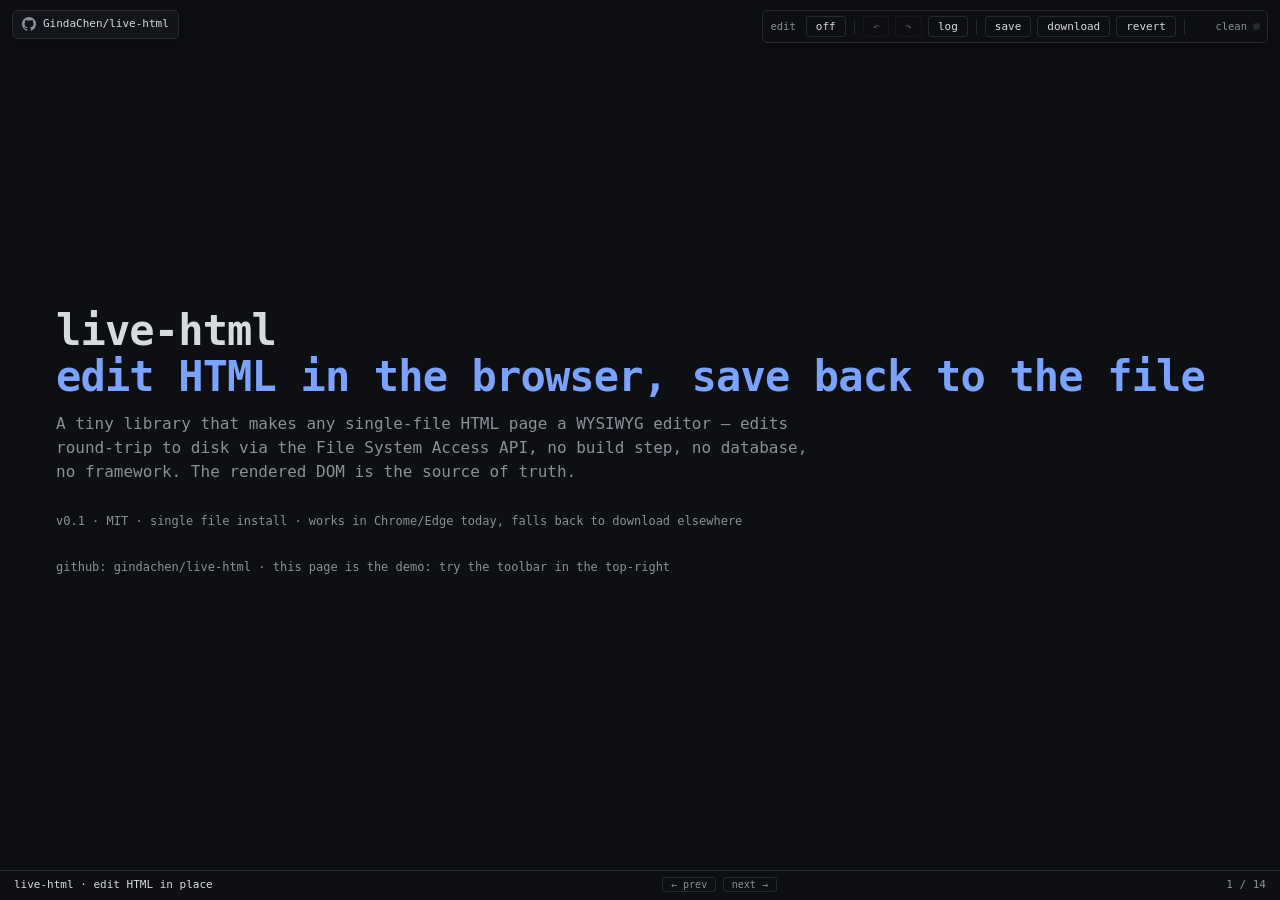
==== commit 4183fd8d: "ui: add github corner link to demo + examples Top-left fixed link with octocat svg and repo name. Mi" ====
--- a/docs/index.html
+++ b/docs/index.html
@@ -178,6 +178,18 @@
     padding:8px 12px;font-size:var(--t-caption);color:var(--accent2);
     overflow:auto;max-height:140px;white-space:pre;font-family:var(--ff-mono)}
   .ds-raw .empty{color:var(--dim);font-style:italic}
+
+  /* github corner link */
+  .gh-link{position:fixed;top:10px;left:12px;z-index:20;
+    display:flex;align-items:center;gap:7px;
+    background:#13151a;border:1px solid var(--line);border-radius:5px;
+    padding:5px 9px;color:var(--dim);text-decoration:none;
+    font-size:11px;font-family:var(--ff-mono);
+    box-shadow:0 4px 14px rgba(0,0,0,0.35);transition:color .15s,border-color .15s}
+  .gh-link:hover{color:var(--fg);border-color:var(--accent);text-decoration:none}
+  .gh-link svg{display:block;width:14px;height:14px;fill:currentColor}
+  .gh-link .repo{color:var(--fg)}
+  .gh-link:hover .repo{color:var(--accent)}
 </style>
 
 <script type="application/json" id="live-html-config">
@@ -192,7 +204,12 @@
     "rawPreview": "#ds-raw",
     "themeStyleId": "theme-overrides"
   },
-  "editableSelector": "h1, h2, h3, p, li, td, th, code, .stat .num, .stat .lbl, .spark, .pill, .title-slide .big, .title-slide .sub, .title-slide .meta, .figcap, .ex-name, .ex-desc",
+  "editableSelectors": [
+    "h1", "h2", "h3", "p", "li", "td", "th", "code",
+    ".stat .num", ".stat .lbl", ".spark", ".pill",
+    ".title-slide .big", ".title-slide .sub", ".title-slide .meta",
+    ".figcap", ".ex-name", ".ex-desc"
+  ],
   "shortcuts": {
     "undo": "mod+z",
     "redo": "mod+shift+z",
@@ -202,6 +219,12 @@
 </script>
 </head>
 <body>
+
+<a class="gh-link" href="https://github.com/GindaChen/live-html" target="_blank" rel="noopener" title="View on GitHub">
+  <svg viewBox="0 0 16 16" aria-hidden="true"><path d="M8 0C3.58 0 0 3.58 0 8c0 3.54 2.29 6.53 5.47 7.59.4.07.55-.17.55-.38 0-.19-.01-.82-.01-1.49-2.01.37-2.53-.49-2.69-.94-.09-.23-.48-.94-.82-1.13-.28-.15-.68-.52-.01-.53.63-.01 1.08.58 1.23.82.72 1.21 1.87.87 2.33.66.07-.52.28-.87.51-1.07-1.78-.2-3.64-.89-3.64-3.95 0-.87.31-1.59.82-2.15-.08-.2-.36-1.02.08-2.12 0 0 .67-.21 2.2.82.64-.18 1.32-.27 2-.27.68 0 1.36.09 2 .27 1.53-1.04 2.2-.82 2.2-.82.44 1.1.16 1.92.08 2.12.51.56.82 1.27.82 2.15 0 3.07-1.87 3.75-3.65 3.95.29.25.54.73.54 1.48 0 1.07-.01 1.93-.01 2.2 0 .21.15.46.55.38A8.013 8.013 0 0 0 16 8c0-4.42-3.58-8-8-8z"/></svg>
+  <span class="repo">GindaChen/live-html</span>
+</a>
+
 <div class="deck" id="deck">
 
 <!-- 1 title -->
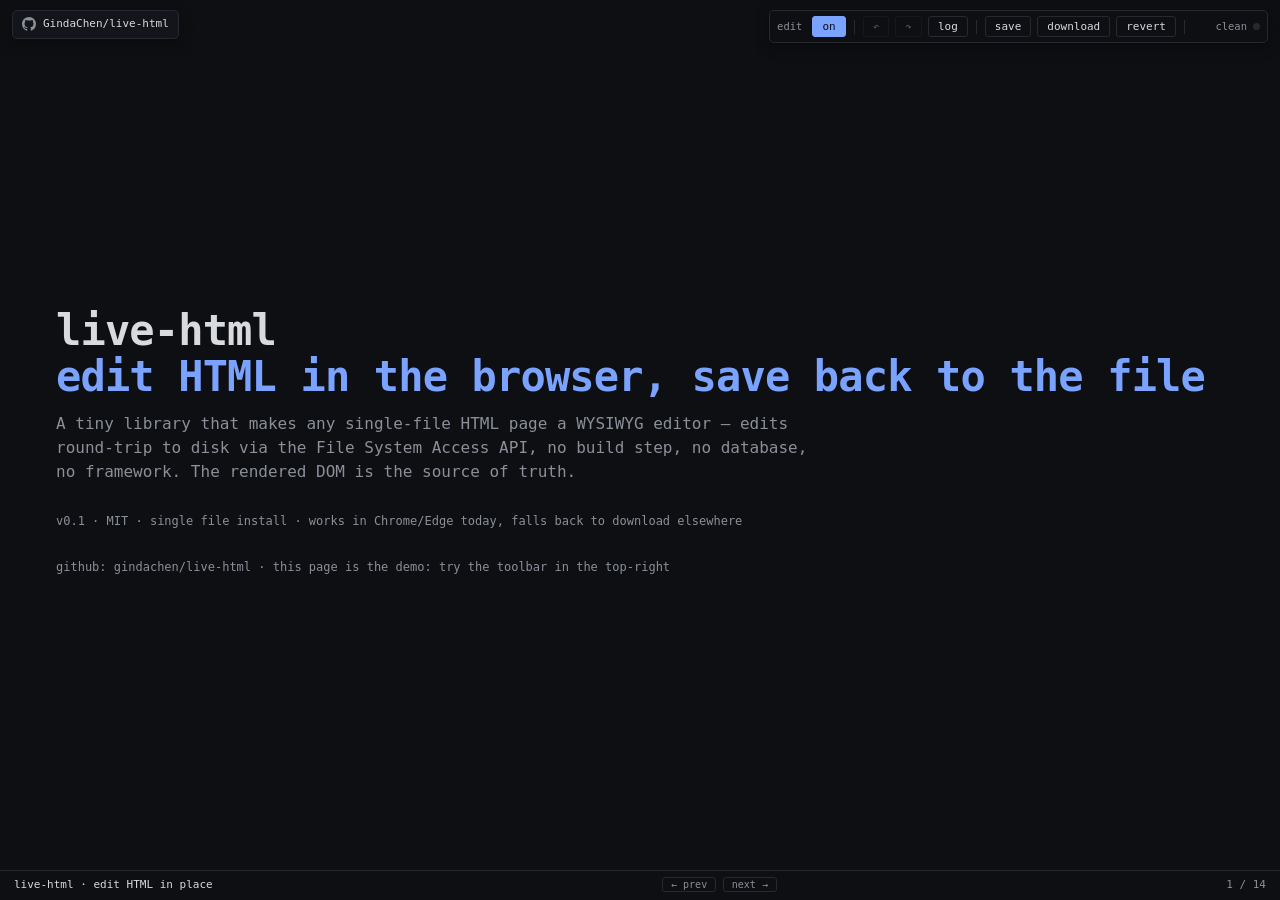
==== commit 9c1133b8: "feat: editOnByDefault config; demo opens in edit mode Adds 'editOnByDefault' to the JSON config (def" ====
--- a/docs/index.html
+++ b/docs/index.html
@@ -197,6 +197,7 @@
   "storageKey": "live-html:docs:ops",
   "coalesceMs": 30000,
   "saveMode": "download",
+  "editOnByDefault": true,
   "designSystem": {
     "container": ".ds-slide",
     "colors": "#ds-colors",
@@ -270,15 +271,15 @@
 <!-- 3 try it now -->
 <section class="slide">
   <h1>2 · try it now</h1>
-  <h2>this slide is the demo. that toolbar in the top-right is the editor.</h2>
+  <h2>edit mode is already on. just click any text and start typing.</h2>
   <hr class="rule">
 
   <div class="trybox">
     <div class="arrow">&rarr;</div>
     <div class="body">
-      <h3>flip <span class="kbd">edit</span> on, then come back here.</h3>
-      <p>Click the heading above and retype it. Select a word in this paragraph and type to overwrite. Press <span class="kbd">&#x2318;Z</span> to undo, <span class="kbd">&#x2318;&#x21E7;Z</span> to redo. The op-log counter ticks up with each change.</p>
-      <p>When you're done, click <span class="kbd">save</span>. On Pages this downloads your edited copy; locally it writes back to the file you opened.</p>
+      <h3>click this heading and retype it.</h3>
+      <p>Select a word in this paragraph and type to overwrite. Press <span class="kbd">&#x2318;Z</span> to undo, <span class="kbd">&#x2318;&#x21E7;Z</span> to redo. The op-log counter in the toolbar ticks up with each change.</p>
+      <p>When you're done, click <span class="kbd">save</span>. On Pages this downloads your edited copy; locally it writes back to the file you opened. Need to step out of edit mode? Toggle <span class="kbd">edit</span> off in the toolbar.</p>
     </div>
   </div>
 
